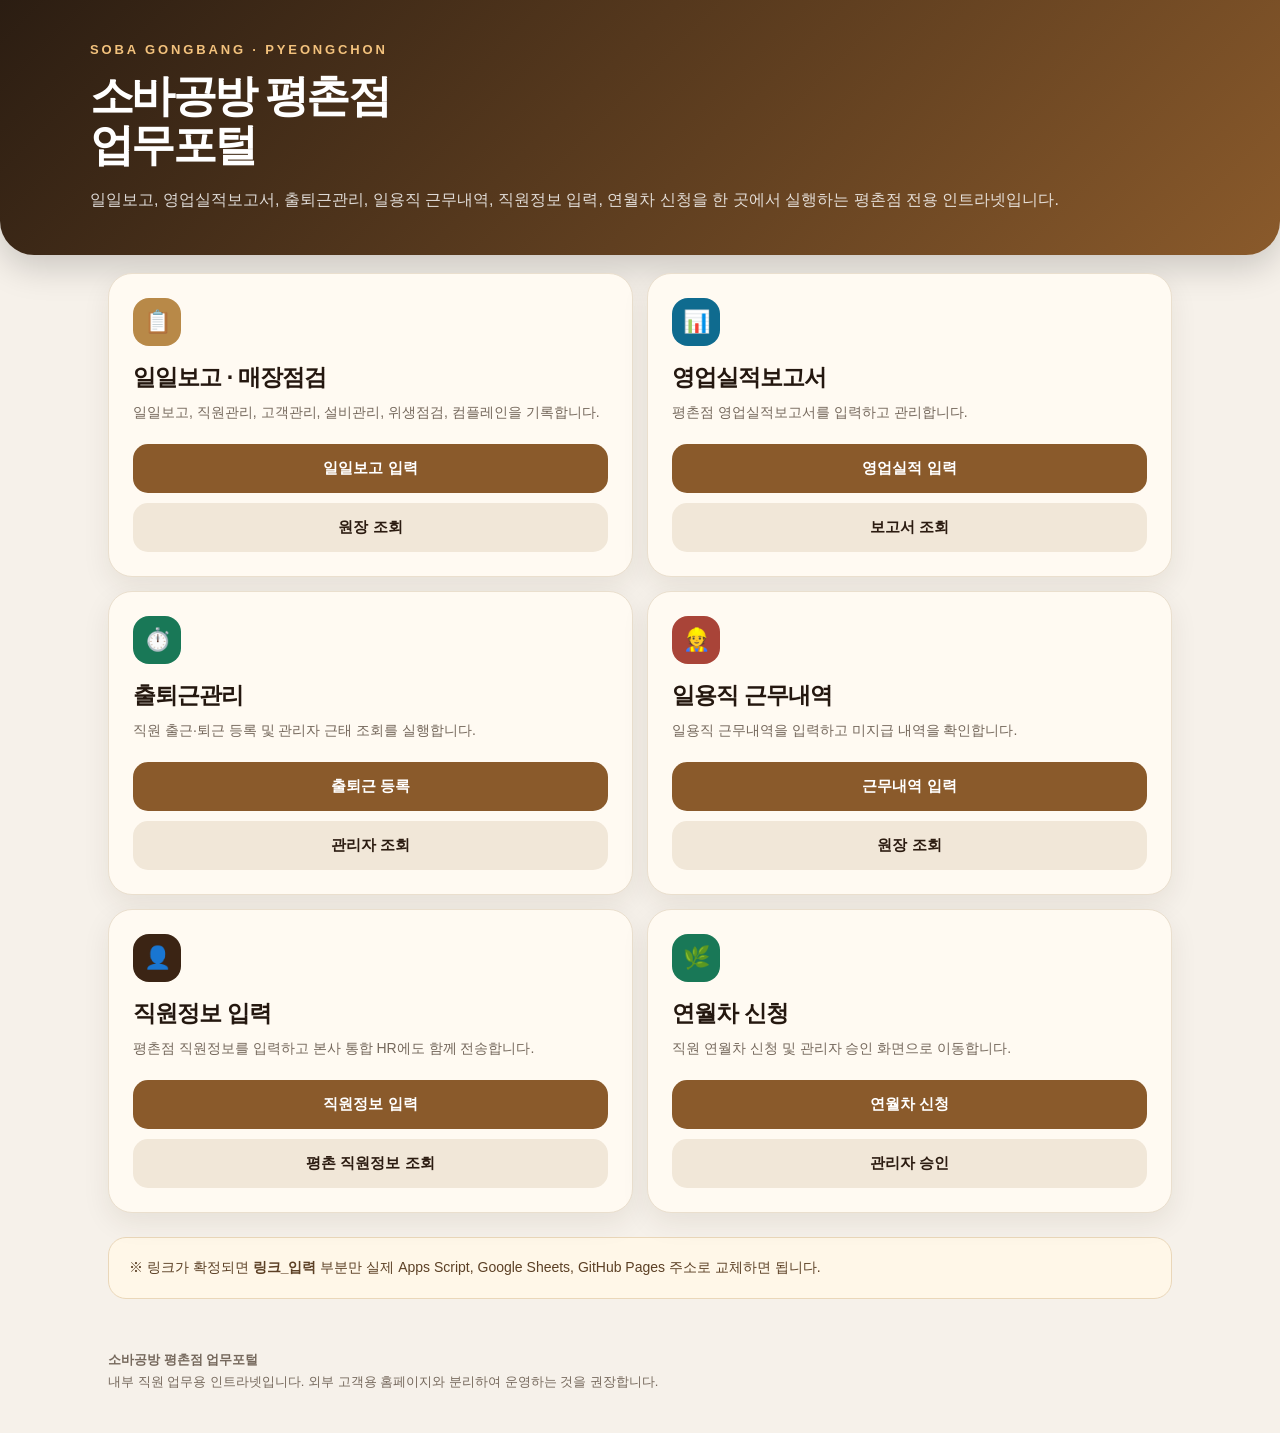
==== index.html @ f360244a "평촌 인트라넷 index 정리" ====
<!DOCTYPE html>
<html lang="ko">
<head>
  <meta charset="UTF-8" />
  <meta name="viewport" content="width=device-width, initial-scale=1.0" />
  <title>소바공방 평촌점 업무포털</title>

  <style>
    *{box-sizing:border-box}
    body{
      margin:0;
      font-family:-apple-system,BlinkMacSystemFont,"Segoe UI","Noto Sans KR",Arial,sans-serif;
      background:#f6f1ea;
      color:#24170f;
    }
    a{text-decoration:none;color:inherit}

    .top{
      background:linear-gradient(135deg,#2b1d12,#8a5a2b);
      color:#fff;
      padding:42px 22px;
      border-bottom-left-radius:34px;
      border-bottom-right-radius:34px;
      box-shadow:0 12px 35px rgba(0,0,0,.18);
    }
    .top-inner{
      max-width:1100px;
      margin:0 auto;
    }
    .eyebrow{
      font-size:13px;
      letter-spacing:.22em;
      color:#f3c27d;
      font-weight:900;
      margin-bottom:14px;
    }
    h1{
      margin:0;
      font-size:44px;
      line-height:1.12;
      letter-spacing:-.06em;
    }
    .top p{
      margin:16px 0 0;
      font-size:16px;
      line-height:1.7;
      color:rgba(255,255,255,.82);
    }

    .wrap{
      max-width:1100px;
      margin:0 auto;
      padding:26px 18px 50px;
    }

    .quick{
      display:grid;
      grid-template-columns:repeat(2,1fr);
      gap:14px;
      margin-top:-8px;
    }

    .card{
      background:#fffaf2;
      border:1px solid #eadfce;
      border-radius:24px;
      padding:24px;
      box-shadow:0 10px 28px rgba(52,32,16,.08);
      transition:.15s ease;
    }
    .card:hover{
      transform:translateY(-2px);
      box-shadow:0 16px 35px rgba(52,32,16,.13);
    }

    .icon{
      width:48px;
      height:48px;
      border-radius:16px;
      display:grid;
      place-items:center;
      color:#fff;
      font-size:22px;
      background:#8a5a2b;
      margin-bottom:16px;
    }
    .blue{background:#0f6b8f}
    .green{background:#197857}
    .red{background:#a94438}
    .gold{background:#b88948}
    .dark{background:#3b2414}

    h2{
      margin:0 0 8px;
      font-size:23px;
      letter-spacing:-.04em;
    }

    .card p{
      margin:0 0 20px;
      color:#75685c;
      font-size:14px;
      line-height:1.65;
    }

    .btn{
      display:block;
      width:100%;
      padding:15px 14px;
      border-radius:15px;
      background:#8a5a2b;
      color:#fff;
      text-align:center;
      font-weight:900;
      font-size:15px;
    }

    .btn.sub{
      background:#f1e7d8;
      color:#2b1b10;
      margin-top:10px;
    }

    .badge-link{
      position:relative;
    }

    .unpaid-badge{
      display:none;
      position:absolute;
      top:-10px;
      right:-10px;
      min-width:28px;
      height:28px;
      padding:0 8px;
      border-radius:999px;
      background:#d93025;
      color:#fff;
      font-size:13px;
      font-weight:900;
      align-items:center;
      justify-content:center;
      line-height:28px;
      box-shadow:0 4px 10px rgba(0,0,0,.25);
    }

    .note{
      margin-top:24px;
      padding:18px 20px;
      border-radius:18px;
      background:#fff7e8;
      border:1px solid #ead7b9;
      color:#5c4025;
      font-size:14px;
      line-height:1.7;
    }

    footer{
      max-width:1100px;
      margin:0 auto;
      padding:0 18px 40px;
      color:#75685c;
      font-size:13px;
      line-height:1.7;
    }

    @media(max-width:760px){
      h1{font-size:34px}
      .quick{grid-template-columns:1fr}
      .top{padding:34px 18px}
    }
  </style>
</head>

<body>
  <header class="top">
    <div class="top-inner">
      <div class="eyebrow">SOBA GONGBANG · PYEONGCHON</div>
      <h1>소바공방 평촌점<br>업무포털</h1>
      <p>
        일일보고, 영업실적보고서, 출퇴근관리, 일용직 근무내역,
        직원정보 입력, 연월차 신청을 한 곳에서 실행하는 평촌점 전용 인트라넷입니다.
      </p>
    </div>
  </header>

  <main class="wrap">
    <section class="quick">

      <article class="card">
        <div class="icon gold">📋</div>
        <h2>일일보고 · 매장점검</h2>
        <p>일일보고, 직원관리, 고객관리, 설비관리, 위생점검, 컴플레인을 기록합니다.</p>
        <a class="btn" href="store-manager.html" target="_blank">일일보고 입력</a>
        <a class="btn sub" href="일일보고_원장_링크_입력" target="_blank">원장 조회</a>
      </article>

      <article class="card">
        <div class="icon blue">📊</div>
        <h2>영업실적보고서</h2>
        <p>평촌점 영업실적보고서를 입력하고 관리합니다.</p>
        <a class="btn" href="영업실적보고서_입력_링크_입력" target="_blank">영업실적 입력</a>
        <a class="btn sub" href="영업실적보고서_조회_링크_입력" target="_blank">보고서 조회</a>
      </article>

      <article class="card">
        <div class="icon green">⏱️</div>
        <h2>출퇴근관리</h2>
        <p>직원 출근·퇴근 등록 및 관리자 근태 조회를 실행합니다.</p>
        <a class="btn" href="출퇴근등록_링크_입력" target="_blank">출퇴근 등록</a>
        <a class="btn sub" href="출퇴근관리시트_링크_입력" target="_blank">관리자 조회</a>
      </article>

      <article class="card">
        <div class="icon red">👷</div>
        <h2>일용직 근무내역</h2>
        <p>일용직 근무내역을 입력하고 미지급 내역을 확인합니다.</p>
        <a class="btn" href="daily-worker.html" target="_blank">근무내역 입력</a>

        <a class="btn sub badge-link"
           href="https://docs.google.com/spreadsheets/d/1CTvrc6NFomOp4bL0rY464MtEICczLXZ6rAbdTpfgMRg/edit?gid=1301705060#gid=1301705060"
           target="_blank">
          원장 조회
          <span id="dailyUnpaidBadge" class="unpaid-badge">0</span>
        </a>
      </article>

      <article class="card">
        <div class="icon dark">👤</div>
        <h2>직원정보 입력</h2>
        <p>평촌점 직원정보를 입력하고 본사 통합 HR에도 함께 전송합니다.</p>
        <a class="btn" href="employee-info.html" target="_blank">직원정보 입력</a>
        <a class="btn sub" href="직원정보_원장_링크_입력" target="_blank">평촌 직원정보 조회</a>
      </article>

      <article class="card">
        <div class="icon green">🌿</div>
        <h2>연월차 신청</h2>
        <p>직원 연월차 신청 및 관리자 승인 화면으로 이동합니다.</p>
        <a class="btn" href="연월차신청_링크_입력" target="_blank">연월차 신청</a>
        <a class="btn sub" href="연월차관리자_링크_입력" target="_blank">관리자 승인</a>
      </article>

    </section>

    <div class="note">
      ※ 링크가 확정되면 <strong>링크_입력</strong> 부분만 실제 Apps Script, Google Sheets,
      GitHub Pages 주소로 교체하면 됩니다.
    </div>
  </main>

  <footer>
    <strong>소바공방 평촌점 업무포털</strong><br>
    내부 직원 업무용 인트라넷입니다. 외부 고객용 홈페이지와 분리하여 운영하는 것을 권장합니다.
  </footer>

  <script>
    const DAILY_WORKER_API_URL =
      "평촌_일용직_APPS_SCRIPT_EXEC_URL";

    async function loadDailyUnpaidBadge() {
      const badge = document.getElementById("dailyUnpaidBadge");

      if (!badge) return;

      if (!DAILY_WORKER_API_URL || DAILY_WORKER_API_URL.includes("EXEC_URL")) {
        return;
      }

      try {
        const url =
          DAILY_WORKER_API_URL +
          "?action=getDailyUnpaidCount&t=" +
          Date.now();

        const res = await fetch(url, { cache: "no-store" });
        const data = await res.json();

        const count = Number(data.count || 0);

        if (count > 0) {
          badge.textContent = count > 99 ? "99+" : String(count);
          badge.style.display = "flex";
        } else {
          badge.style.display = "none";
        }
      } catch (e) {
        console.log("일용직 미지급 배지 조회 실패", e);
        badge.style.display = "none";
      }
    }

    window.addEventListener("load", loadDailyUnpaidBadge);
  </script>
</body>
</html>
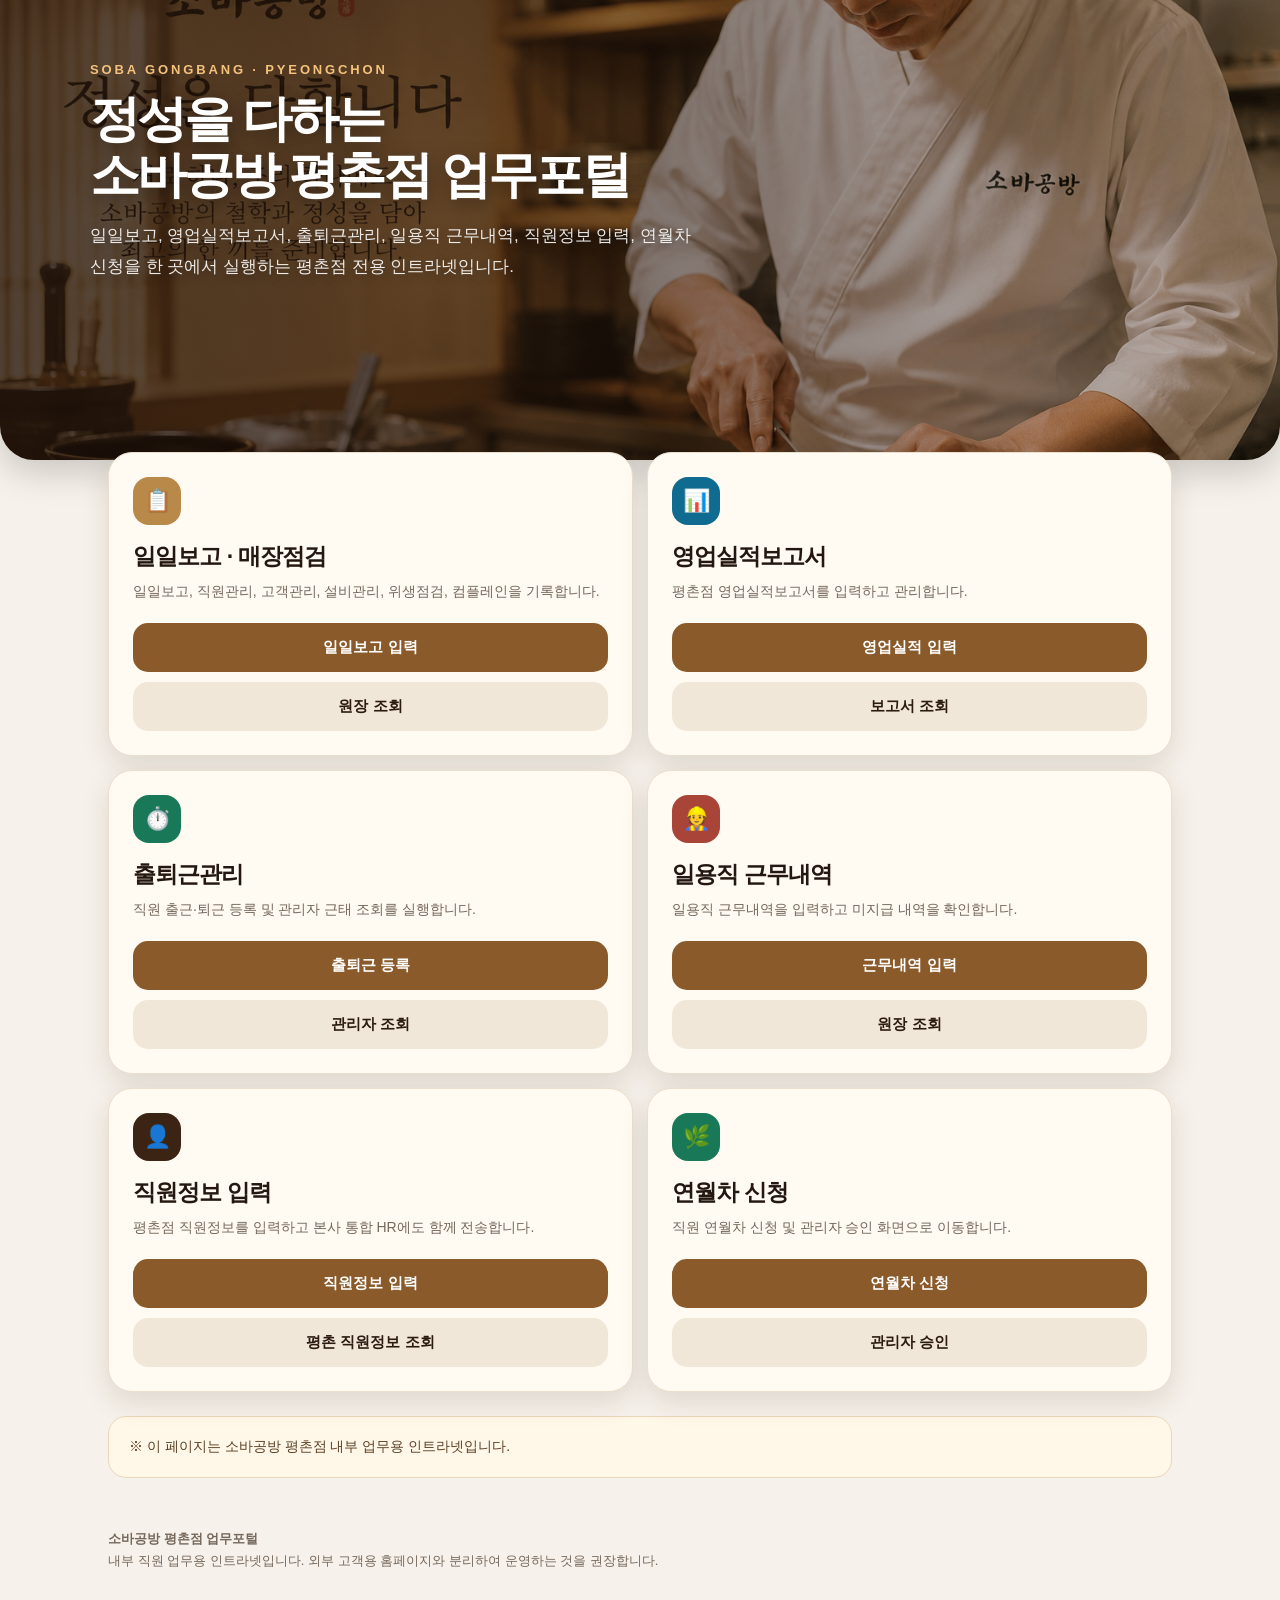
==== commit 0b73d839: "소바공방 메인 이미지 적용" ====
--- a/index.html
+++ b/index.html
@@ -7,26 +7,42 @@
 
   <style>
     *{box-sizing:border-box}
+
     body{
       margin:0;
       font-family:-apple-system,BlinkMacSystemFont,"Segoe UI","Noto Sans KR",Arial,sans-serif;
       background:#f6f1ea;
       color:#24170f;
     }
+
     a{text-decoration:none;color:inherit}
 
     .top{
-      background:linear-gradient(135deg,#2b1d12,#8a5a2b);
+      position:relative;
+      min-height:460px;
+      padding:62px 22px;
       color:#fff;
-      padding:42px 22px;
+      overflow:hidden;
       border-bottom-left-radius:34px;
       border-bottom-right-radius:34px;
       box-shadow:0 12px 35px rgba(0,0,0,.18);
-    }
+      background:
+        linear-gradient(
+          90deg,
+          rgba(32,18,10,.78) 0%,
+          rgba(32,18,10,.60) 42%,
+          rgba(32,18,10,.20) 100%
+        ),
+        url("images/hero-tonkatsu.png") center center/cover no-repeat;
+    }
+
     .top-inner{
       max-width:1100px;
       margin:0 auto;
-    }
+      position:relative;
+      z-index:2;
+    }
+
     .eyebrow{
       font-size:13px;
       letter-spacing:.22em;
@@ -34,17 +50,22 @@
       font-weight:900;
       margin-bottom:14px;
     }
+
     h1{
       margin:0;
-      font-size:44px;
+      font-size:50px;
       line-height:1.12;
       letter-spacing:-.06em;
-    }
+      text-shadow:0 5px 18px rgba(0,0,0,.35);
+    }
+
     .top p{
-      margin:16px 0 0;
-      font-size:16px;
-      line-height:1.7;
-      color:rgba(255,255,255,.82);
+      margin:18px 0 0;
+      max-width:620px;
+      font-size:17px;
+      line-height:1.8;
+      color:rgba(255,255,255,.9);
+      text-shadow:0 3px 12px rgba(0,0,0,.35);
     }
 
     .wrap{
@@ -57,7 +78,9 @@
       display:grid;
       grid-template-columns:repeat(2,1fr);
       gap:14px;
-      margin-top:-8px;
+      margin-top:-34px;
+      position:relative;
+      z-index:5;
     }
 
     .card{
@@ -65,12 +88,13 @@
       border:1px solid #eadfce;
       border-radius:24px;
       padding:24px;
-      box-shadow:0 10px 28px rgba(52,32,16,.08);
+      box-shadow:0 10px 28px rgba(52,32,16,.12);
       transition:.15s ease;
     }
+
     .card:hover{
       transform:translateY(-2px);
-      box-shadow:0 16px 35px rgba(52,32,16,.13);
+      box-shadow:0 16px 35px rgba(52,32,16,.18);
     }
 
     .icon{
@@ -84,6 +108,7 @@
       background:#8a5a2b;
       margin-bottom:16px;
     }
+
     .blue{background:#0f6b8f}
     .green{background:#197857}
     .red{background:#a94438}
@@ -121,9 +146,7 @@
       margin-top:10px;
     }
 
-    .badge-link{
-      position:relative;
-    }
+    .badge-link{position:relative}
 
     .unpaid-badge{
       display:none;
@@ -165,18 +188,33 @@
     }
 
     @media(max-width:760px){
+      .top{
+        min-height:370px;
+        padding:40px 18px;
+        background:
+          linear-gradient(
+            rgba(32,18,10,.70),
+            rgba(32,18,10,.70)
+          ),
+          url("images/hero-tonkatsu.png") center/cover no-repeat;
+      }
+
       h1{font-size:34px}
-      .quick{grid-template-columns:1fr}
-      .top{padding:34px 18px}
+      .top p{font-size:15px}
+      .quick{grid-template-columns:1fr;margin-top:-24px}
     }
   </style>
+
+  <link rel="manifest" href="manifest.json">
+  <meta name="theme-color" content="#2b1d12">
+  <link rel="apple-touch-icon" href="images/icon-192.png">
 </head>
 
 <body>
   <header class="top">
     <div class="top-inner">
       <div class="eyebrow">SOBA GONGBANG · PYEONGCHON</div>
-      <h1>소바공방 평촌점<br>업무포털</h1>
+      <h1>정성을 다하는<br>소바공방 평촌점 업무포털</h1>
       <p>
         일일보고, 영업실적보고서, 출퇴근관리, 일용직 근무내역,
         직원정보 입력, 연월차 신청을 한 곳에서 실행하는 평촌점 전용 인트라넷입니다.
@@ -199,16 +237,16 @@
         <div class="icon blue">📊</div>
         <h2>영업실적보고서</h2>
         <p>평촌점 영업실적보고서를 입력하고 관리합니다.</p>
-        <a class="btn" href="영업실적보고서_입력_링크_입력" target="_blank">영업실적 입력</a>
-        <a class="btn sub" href="영업실적보고서_조회_링크_입력" target="_blank">보고서 조회</a>
+        <a class="btn" href="https://script.google.com/macros/s/AKfycbx-QNqhusp57z6cxhKLcTymf0z5gx7mHkt9kOrcLEGIfxN9b-kgNlk8qtZ_VLWv57dA/exec" target="_blank">영업실적 입력</a>
+        <a class="btn sub" href="https://docs.google.com/spreadsheets/d/1BN0FdwGuW5KCJ9_6_gkEPQHS46MX26S5zEeB9SbsnNI/edit?gid=949326317#gid=949326317" target="_blank">보고서 조회</a>
       </article>
 
       <article class="card">
         <div class="icon green">⏱️</div>
         <h2>출퇴근관리</h2>
         <p>직원 출근·퇴근 등록 및 관리자 근태 조회를 실행합니다.</p>
-        <a class="btn" href="출퇴근등록_링크_입력" target="_blank">출퇴근 등록</a>
-        <a class="btn sub" href="출퇴근관리시트_링크_입력" target="_blank">관리자 조회</a>
+        <a class="btn" href="https://thebigkorea.github.io/sobagongbang-pyeongchon/?utm_source=chatgpt.com" target="_blank">출퇴근 등록</a>
+        <a class="btn sub" href="https://docs.google.com/spreadsheets/d/10PWA1OJtQSXE2P2xBAgrpz-rPw6XkdHAoe9_g-41wEI/edit?gid=1658776026#gid=1658776026" target="_blank">관리자 조회</a>
       </article>
 
       <article class="card">
@@ -216,10 +254,7 @@
         <h2>일용직 근무내역</h2>
         <p>일용직 근무내역을 입력하고 미지급 내역을 확인합니다.</p>
         <a class="btn" href="daily-worker.html" target="_blank">근무내역 입력</a>
-
-        <a class="btn sub badge-link"
-           href="https://docs.google.com/spreadsheets/d/1CTvrc6NFomOp4bL0rY464MtEICczLXZ6rAbdTpfgMRg/edit?gid=1301705060#gid=1301705060"
-           target="_blank">
+        <a class="btn sub badge-link" href="https://docs.google.com/spreadsheets/d/1CTvrc6NFomOp4bL0rY464MtEICczLXZ6rAbdTpfgMRg/edit?gid=1301705060#gid=1301705060" target="_blank">
           원장 조회
           <span id="dailyUnpaidBadge" class="unpaid-badge">0</span>
         </a>
@@ -230,22 +265,21 @@
         <h2>직원정보 입력</h2>
         <p>평촌점 직원정보를 입력하고 본사 통합 HR에도 함께 전송합니다.</p>
         <a class="btn" href="employee-info.html" target="_blank">직원정보 입력</a>
-        <a class="btn sub" href="직원정보_원장_링크_입력" target="_blank">평촌 직원정보 조회</a>
+        <a class="btn sub" href="https://docs.google.com/spreadsheets/d/1ae4e3GWePUpEfRiKU_CVCCuiJqCzeqkeAW6OjhSKC-w/edit?gid=1168058129#gid=1168058129" target="_blank">평촌 직원정보 조회</a>
       </article>
 
       <article class="card">
         <div class="icon green">🌿</div>
         <h2>연월차 신청</h2>
         <p>직원 연월차 신청 및 관리자 승인 화면으로 이동합니다.</p>
-        <a class="btn" href="연월차신청_링크_입력" target="_blank">연월차 신청</a>
-        <a class="btn sub" href="연월차관리자_링크_입력" target="_blank">관리자 승인</a>
+        <a class="btn" href="https://thebigkorea.github.io/sobagongbang-pyeongchon-leave/index.html?v=6" target="_blank">연월차 신청</a>
+        <a class="btn sub" href="https://thebigkorea.github.io/sobagongbang-pyeongchon-leave/admin.html?v=6" target="_blank">관리자 승인</a>
       </article>
 
     </section>
 
     <div class="note">
-      ※ 링크가 확정되면 <strong>링크_입력</strong> 부분만 실제 Apps Script, Google Sheets,
-      GitHub Pages 주소로 교체하면 됩니다.
+      ※ 이 페이지는 소바공방 평촌점 내부 업무용 인트라넷입니다.
     </div>
   </main>
 
@@ -255,24 +289,16 @@
   </footer>
 
   <script>
-    const DAILY_WORKER_API_URL =
-      "평촌_일용직_APPS_SCRIPT_EXEC_URL";
+    const DAILY_WORKER_API_URL = "평촌_일용직_APPS_SCRIPT_EXEC_URL";
 
     async function loadDailyUnpaidBadge() {
       const badge = document.getElementById("dailyUnpaidBadge");
-
       if (!badge) return;
 
-      if (!DAILY_WORKER_API_URL || DAILY_WORKER_API_URL.includes("EXEC_URL")) {
-        return;
-      }
+      if (!DAILY_WORKER_API_URL || DAILY_WORKER_API_URL.includes("EXEC_URL")) return;
 
       try {
-        const url =
-          DAILY_WORKER_API_URL +
-          "?action=getDailyUnpaidCount&t=" +
-          Date.now();
-
+        const url = DAILY_WORKER_API_URL + "?action=getDailyUnpaidCount&t=" + Date.now();
         const res = await fetch(url, { cache: "no-store" });
         const data = await res.json();
 
@@ -292,5 +318,19 @@
 
     window.addEventListener("load", loadDailyUnpaidBadge);
   </script>
+
+  <script>
+    if ("serviceWorker" in navigator) {
+      window.addEventListener("load", function () {
+        navigator.serviceWorker.register("./service-worker.js")
+          .then(function () {
+            console.log("Service Worker 등록 완료");
+          })
+          .catch(function (error) {
+            console.log("Service Worker 등록 실패", error);
+          });
+      });
+    }
+  </script>
 </body>
 </html>
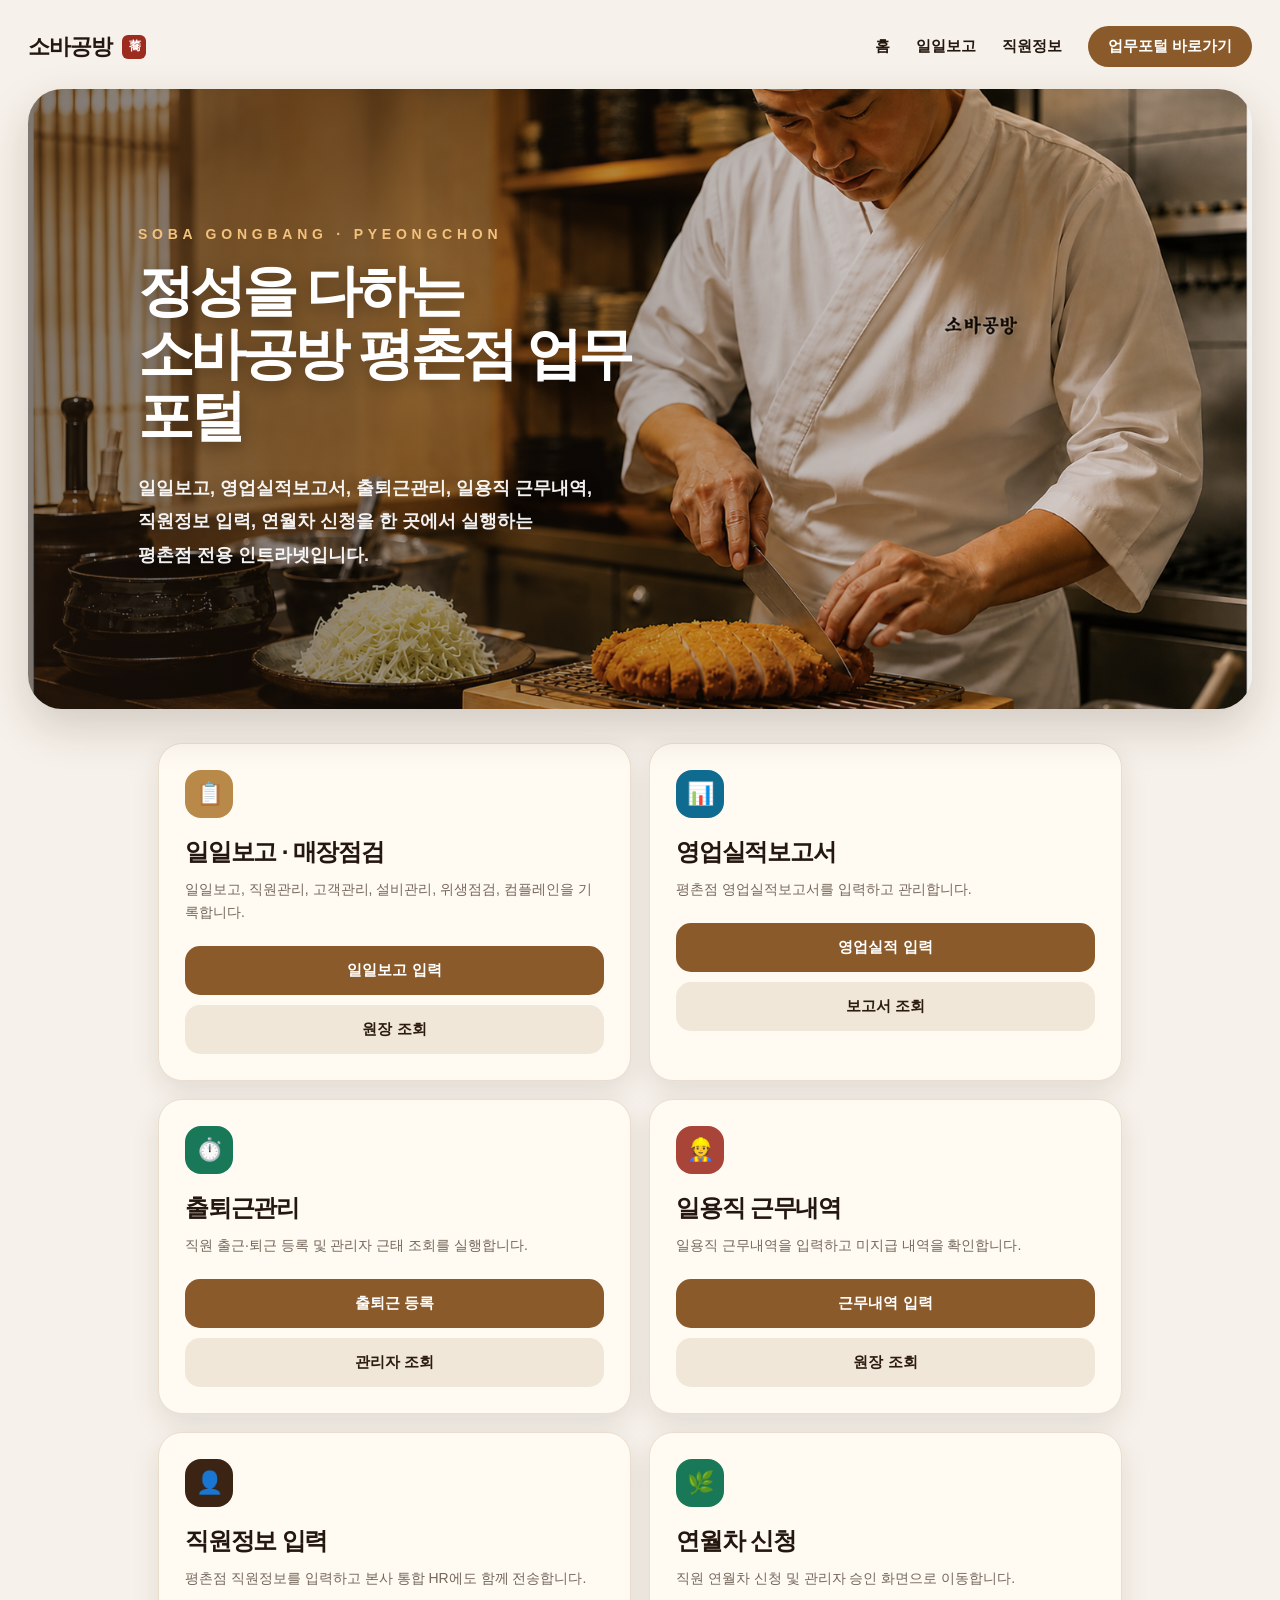
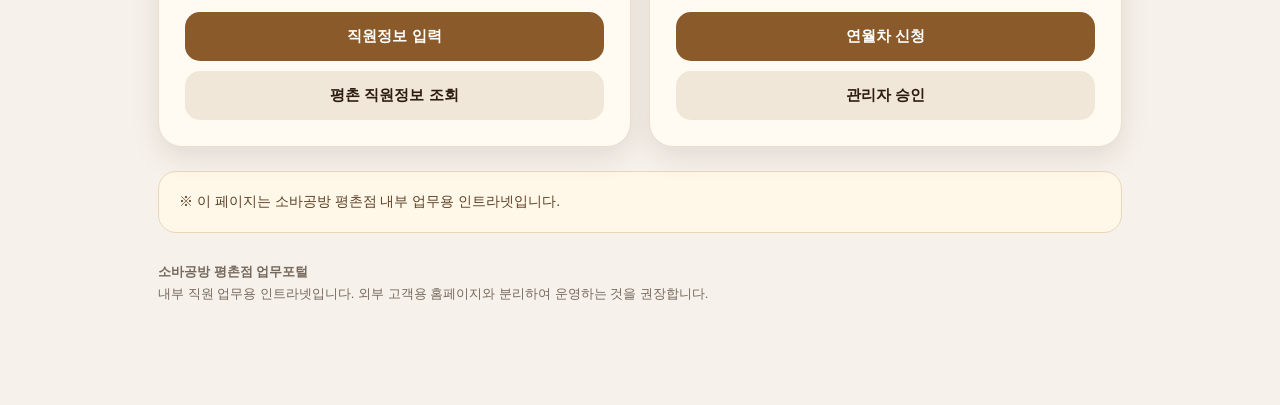
==== commit 6c4e15f9: "메인 인덱스 디자인 개선" ====
--- a/index.html
+++ b/index.html
@@ -17,84 +17,133 @@
 
     a{text-decoration:none;color:inherit}
 
-    .top{
+    .page{
+      max-width:1400px;
+      margin:0 auto;
+      padding:26px 28px 60px;
+    }
+
+    .top-nav{
+      display:flex;
+      align-items:center;
+      justify-content:space-between;
+      margin-bottom:22px;
+    }
+
+    .brand{
+      display:flex;
+      align-items:center;
+      gap:10px;
+      font-weight:900;
+      font-size:22px;
+      letter-spacing:-.04em;
+      color:#24170f;
+    }
+
+    .seal{
+      width:24px;
+      height:24px;
+      border-radius:6px;
+      background:#9b2c1f;
+      color:#fff;
+      display:grid;
+      place-items:center;
+      font-size:12px;
+      font-weight:900;
+    }
+
+    .nav-links{
+      display:flex;
+      align-items:center;
+      gap:26px;
+      font-size:15px;
+      font-weight:800;
+    }
+
+    .nav-btn{
+      padding:11px 20px;
+      border-radius:999px;
+      background:#8a5a2b;
+      color:#fff;
+    }
+
+    .hero{
       position:relative;
-      min-height:460px;
-      padding:62px 22px;
-      color:#fff;
+      width:100%;
+      height:620px;
+      border-radius:34px;
       overflow:hidden;
-      border-bottom-left-radius:34px;
-      border-bottom-right-radius:34px;
-      box-shadow:0 12px 35px rgba(0,0,0,.18);
+      box-shadow:0 18px 45px rgba(52,32,16,.18);
       background:
         linear-gradient(
           90deg,
-          rgba(32,18,10,.78) 0%,
-          rgba(32,18,10,.60) 42%,
-          rgba(32,18,10,.20) 100%
+          rgba(35,22,13,.58) 0%,
+          rgba(35,22,13,.36) 42%,
+          rgba(35,22,13,.04) 100%
         ),
         url("images/hero-tonkatsu.png") center center/cover no-repeat;
-    }
-
-    .top-inner{
-      max-width:1100px;
-      margin:0 auto;
+      display:flex;
+      align-items:center;
+    }
+
+    .hero-content{
+      max-width:620px;
+      padding-left:110px;
+      color:#fff;
       position:relative;
       z-index:2;
     }
 
     .eyebrow{
-      font-size:13px;
-      letter-spacing:.22em;
+      font-size:14px;
+      letter-spacing:.34em;
       color:#f3c27d;
       font-weight:900;
-      margin-bottom:14px;
+      margin-bottom:18px;
     }
 
     h1{
       margin:0;
-      font-size:50px;
+      font-size:56px;
       line-height:1.12;
-      letter-spacing:-.06em;
-      text-shadow:0 5px 18px rgba(0,0,0,.35);
-    }
-
-    .top p{
-      margin:18px 0 0;
-      max-width:620px;
-      font-size:17px;
-      line-height:1.8;
-      color:rgba(255,255,255,.9);
-      text-shadow:0 3px 12px rgba(0,0,0,.35);
+      letter-spacing:-.07em;
+      font-weight:950;
+      text-shadow:0 5px 18px rgba(0,0,0,.32);
+    }
+
+    .hero-content p{
+      margin:24px 0 0;
+      font-size:18px;
+      line-height:1.85;
+      color:rgba(255,255,255,.94);
+      text-shadow:0 4px 16px rgba(0,0,0,.35);
+      font-weight:600;
     }
 
     .wrap{
-      max-width:1100px;
+      max-width:1000px;
       margin:0 auto;
-      padding:26px 18px 50px;
+      padding:34px 18px 0;
     }
 
     .quick{
       display:grid;
       grid-template-columns:repeat(2,1fr);
-      gap:14px;
-      margin-top:-34px;
-      position:relative;
-      z-index:5;
+      gap:18px;
     }
 
     .card{
       background:#fffaf2;
       border:1px solid #eadfce;
       border-radius:24px;
-      padding:24px;
-      box-shadow:0 10px 28px rgba(52,32,16,.12);
+      padding:26px;
+      box-shadow:0 10px 28px rgba(52,32,16,.10);
       transition:.15s ease;
     }
 
     .card:hover{
       transform:translateY(-2px);
-      box-shadow:0 16px 35px rgba(52,32,16,.18);
+      box-shadow:0 16px 35px rgba(52,32,16,.16);
     }
 
     .icon{
@@ -106,7 +155,7 @@
       color:#fff;
       font-size:22px;
       background:#8a5a2b;
-      margin-bottom:16px;
+      margin-bottom:18px;
     }
 
     .blue{background:#0f6b8f}
@@ -116,13 +165,13 @@
     .dark{background:#3b2414}
 
     h2{
-      margin:0 0 8px;
-      font-size:23px;
-      letter-spacing:-.04em;
+      margin:0 0 10px;
+      font-size:24px;
+      letter-spacing:-.05em;
     }
 
     .card p{
-      margin:0 0 20px;
+      margin:0 0 22px;
       color:#75685c;
       font-size:14px;
       line-height:1.65;
@@ -179,29 +228,48 @@
     }
 
     footer{
-      max-width:1100px;
+      max-width:1000px;
       margin:0 auto;
-      padding:0 18px 40px;
+      padding:28px 18px 40px;
       color:#75685c;
       font-size:13px;
       line-height:1.7;
     }
 
-    @media(max-width:760px){
-      .top{
-        min-height:370px;
-        padding:40px 18px;
+    @media(max-width:900px){
+      .page{padding:16px 12px 40px}
+      .top-nav{display:none}
+
+      .hero{
+        height:520px;
+        border-radius:26px;
         background:
           linear-gradient(
-            rgba(32,18,10,.70),
-            rgba(32,18,10,.70)
+            rgba(35,22,13,.58),
+            rgba(35,22,13,.58)
           ),
-          url("images/hero-tonkatsu.png") center/cover no-repeat;
-      }
-
-      h1{font-size:34px}
-      .top p{font-size:15px}
-      .quick{grid-template-columns:1fr;margin-top:-24px}
+          url("images/hero-tonkatsu.png") center center/cover no-repeat;
+      }
+
+      .hero-content{
+        padding:32px;
+      }
+
+      h1{
+        font-size:38px;
+      }
+
+      .hero-content p{
+        font-size:15px;
+      }
+
+      .quick{
+        grid-template-columns:1fr;
+      }
+
+      .wrap{
+        padding:22px 0 0;
+      }
     }
   </style>
 
@@ -211,82 +279,102 @@
 </head>
 
 <body>
-  <header class="top">
-    <div class="top-inner">
-      <div class="eyebrow">SOBA GONGBANG · PYEONGCHON</div>
-      <h1>정성을 다하는<br>소바공방 평촌점 업무포털</h1>
-      <p>
-        일일보고, 영업실적보고서, 출퇴근관리, 일용직 근무내역,
-        직원정보 입력, 연월차 신청을 한 곳에서 실행하는 평촌점 전용 인트라넷입니다.
-      </p>
-    </div>
-  </header>
-
-  <main class="wrap">
-    <section class="quick">
-
-      <article class="card">
-        <div class="icon gold">📋</div>
-        <h2>일일보고 · 매장점검</h2>
-        <p>일일보고, 직원관리, 고객관리, 설비관리, 위생점검, 컴플레인을 기록합니다.</p>
-        <a class="btn" href="store-manager.html" target="_blank">일일보고 입력</a>
-        <a class="btn sub" href="일일보고_원장_링크_입력" target="_blank">원장 조회</a>
-      </article>
-
-      <article class="card">
-        <div class="icon blue">📊</div>
-        <h2>영업실적보고서</h2>
-        <p>평촌점 영업실적보고서를 입력하고 관리합니다.</p>
-        <a class="btn" href="https://script.google.com/macros/s/AKfycbx-QNqhusp57z6cxhKLcTymf0z5gx7mHkt9kOrcLEGIfxN9b-kgNlk8qtZ_VLWv57dA/exec" target="_blank">영업실적 입력</a>
-        <a class="btn sub" href="https://docs.google.com/spreadsheets/d/1BN0FdwGuW5KCJ9_6_gkEPQHS46MX26S5zEeB9SbsnNI/edit?gid=949326317#gid=949326317" target="_blank">보고서 조회</a>
-      </article>
-
-      <article class="card">
-        <div class="icon green">⏱️</div>
-        <h2>출퇴근관리</h2>
-        <p>직원 출근·퇴근 등록 및 관리자 근태 조회를 실행합니다.</p>
-        <a class="btn" href="https://thebigkorea.github.io/sobagongbang-pyeongchon/?utm_source=chatgpt.com" target="_blank">출퇴근 등록</a>
-        <a class="btn sub" href="https://docs.google.com/spreadsheets/d/10PWA1OJtQSXE2P2xBAgrpz-rPw6XkdHAoe9_g-41wEI/edit?gid=1658776026#gid=1658776026" target="_blank">관리자 조회</a>
-      </article>
-
-      <article class="card">
-        <div class="icon red">👷</div>
-        <h2>일용직 근무내역</h2>
-        <p>일용직 근무내역을 입력하고 미지급 내역을 확인합니다.</p>
-        <a class="btn" href="daily-worker.html" target="_blank">근무내역 입력</a>
-        <a class="btn sub badge-link" href="https://docs.google.com/spreadsheets/d/1CTvrc6NFomOp4bL0rY464MtEICczLXZ6rAbdTpfgMRg/edit?gid=1301705060#gid=1301705060" target="_blank">
-          원장 조회
-          <span id="dailyUnpaidBadge" class="unpaid-badge">0</span>
-        </a>
-      </article>
-
-      <article class="card">
-        <div class="icon dark">👤</div>
-        <h2>직원정보 입력</h2>
-        <p>평촌점 직원정보를 입력하고 본사 통합 HR에도 함께 전송합니다.</p>
-        <a class="btn" href="employee-info.html" target="_blank">직원정보 입력</a>
-        <a class="btn sub" href="https://docs.google.com/spreadsheets/d/1ae4e3GWePUpEfRiKU_CVCCuiJqCzeqkeAW6OjhSKC-w/edit?gid=1168058129#gid=1168058129" target="_blank">평촌 직원정보 조회</a>
-      </article>
-
-      <article class="card">
-        <div class="icon green">🌿</div>
-        <h2>연월차 신청</h2>
-        <p>직원 연월차 신청 및 관리자 승인 화면으로 이동합니다.</p>
-        <a class="btn" href="https://thebigkorea.github.io/sobagongbang-pyeongchon-leave/index.html?v=6" target="_blank">연월차 신청</a>
-        <a class="btn sub" href="https://thebigkorea.github.io/sobagongbang-pyeongchon-leave/admin.html?v=6" target="_blank">관리자 승인</a>
-      </article>
-
-    </section>
-
-    <div class="note">
-      ※ 이 페이지는 소바공방 평촌점 내부 업무용 인트라넷입니다.
-    </div>
-  </main>
-
-  <footer>
-    <strong>소바공방 평촌점 업무포털</strong><br>
-    내부 직원 업무용 인트라넷입니다. 외부 고객용 홈페이지와 분리하여 운영하는 것을 권장합니다.
-  </footer>
+
+  <div class="page">
+
+    <nav class="top-nav">
+      <div class="brand">
+        소바공방
+        <span class="seal">蕎</span>
+      </div>
+
+      <div class="nav-links">
+        <a href="index.html">홈</a>
+        <a href="store-manager.html">일일보고</a>
+        <a href="employee-info.html">직원정보</a>
+        <a class="nav-btn" href="#work">업무포털 바로가기</a>
+      </div>
+    </nav>
+
+    <header class="hero">
+      <div class="hero-content">
+        <div class="eyebrow">SOBA GONGBANG · PYEONGCHON</div>
+        <h1>정성을 다하는<br>소바공방 평촌점 업무포털</h1>
+        <p>
+          일일보고, 영업실적보고서, 출퇴근관리, 일용직 근무내역,<br>
+          직원정보 입력, 연월차 신청을 한 곳에서 실행하는<br>
+          평촌점 전용 인트라넷입니다.
+        </p>
+      </div>
+    </header>
+
+    <main id="work" class="wrap">
+      <section class="quick">
+
+        <article class="card">
+          <div class="icon gold">📋</div>
+          <h2>일일보고 · 매장점검</h2>
+          <p>일일보고, 직원관리, 고객관리, 설비관리, 위생점검, 컴플레인을 기록합니다.</p>
+          <a class="btn" href="store-manager.html" target="_blank">일일보고 입력</a>
+          <a class="btn sub" href="일일보고_원장_링크_입력" target="_blank">원장 조회</a>
+        </article>
+
+        <article class="card">
+          <div class="icon blue">📊</div>
+          <h2>영업실적보고서</h2>
+          <p>평촌점 영업실적보고서를 입력하고 관리합니다.</p>
+          <a class="btn" href="https://script.google.com/macros/s/AKfycbx-QNqhusp57z6cxhKLcTymf0z5gx7mHkt9kOrcLEGIfxN9b-kgNlk8qtZ_VLWv57dA/exec" target="_blank">영업실적 입력</a>
+          <a class="btn sub" href="https://docs.google.com/spreadsheets/d/1BN0FdwGuW5KCJ9_6_gkEPQHS46MX26S5zEeB9SbsnNI/edit?gid=949326317#gid=949326317" target="_blank">보고서 조회</a>
+        </article>
+
+        <article class="card">
+          <div class="icon green">⏱️</div>
+          <h2>출퇴근관리</h2>
+          <p>직원 출근·퇴근 등록 및 관리자 근태 조회를 실행합니다.</p>
+          <a class="btn" href="https://thebigkorea.github.io/sobagongbang-pyeongchon/?utm_source=chatgpt.com" target="_blank">출퇴근 등록</a>
+          <a class="btn sub" href="https://docs.google.com/spreadsheets/d/10PWA1OJtQSXE2P2xBAgrpz-rPw6XkdHAoe9_g-41wEI/edit?gid=1658776026#gid=1658776026" target="_blank">관리자 조회</a>
+        </article>
+
+        <article class="card">
+          <div class="icon red">👷</div>
+          <h2>일용직 근무내역</h2>
+          <p>일용직 근무내역을 입력하고 미지급 내역을 확인합니다.</p>
+          <a class="btn" href="daily-worker.html" target="_blank">근무내역 입력</a>
+          <a class="btn sub badge-link" href="https://docs.google.com/spreadsheets/d/1CTvrc6NFomOp4bL0rY464MtEICczLXZ6rAbdTpfgMRg/edit?gid=1301705060#gid=1301705060" target="_blank">
+            원장 조회
+            <span id="dailyUnpaidBadge" class="unpaid-badge">0</span>
+          </a>
+        </article>
+
+        <article class="card">
+          <div class="icon dark">👤</div>
+          <h2>직원정보 입력</h2>
+          <p>평촌점 직원정보를 입력하고 본사 통합 HR에도 함께 전송합니다.</p>
+          <a class="btn" href="employee-info.html" target="_blank">직원정보 입력</a>
+          <a class="btn sub" href="https://docs.google.com/spreadsheets/d/1ae4e3GWePUpEfRiKU_CVCCuiJqCzeqkeAW6OjhSKC-w/edit?gid=1168058129#gid=1168058129" target="_blank">평촌 직원정보 조회</a>
+        </article>
+
+        <article class="card">
+          <div class="icon green">🌿</div>
+          <h2>연월차 신청</h2>
+          <p>직원 연월차 신청 및 관리자 승인 화면으로 이동합니다.</p>
+          <a class="btn" href="https://thebigkorea.github.io/sobagongbang-pyeongchon-leave/index.html?v=6" target="_blank">연월차 신청</a>
+          <a class="btn sub" href="https://thebigkorea.github.io/sobagongbang-pyeongchon-leave/admin.html?v=6" target="_blank">관리자 승인</a>
+        </article>
+
+      </section>
+
+      <div class="note">
+        ※ 이 페이지는 소바공방 평촌점 내부 업무용 인트라넷입니다.
+      </div>
+    </main>
+
+    <footer>
+      <strong>소바공방 평촌점 업무포털</strong><br>
+      내부 직원 업무용 인트라넷입니다. 외부 고객용 홈페이지와 분리하여 운영하는 것을 권장합니다.
+    </footer>
+
+  </div>
 
   <script>
     const DAILY_WORKER_API_URL = "평촌_일용직_APPS_SCRIPT_EXEC_URL";
@@ -332,5 +420,6 @@
       });
     }
   </script>
+
 </body>
 </html>
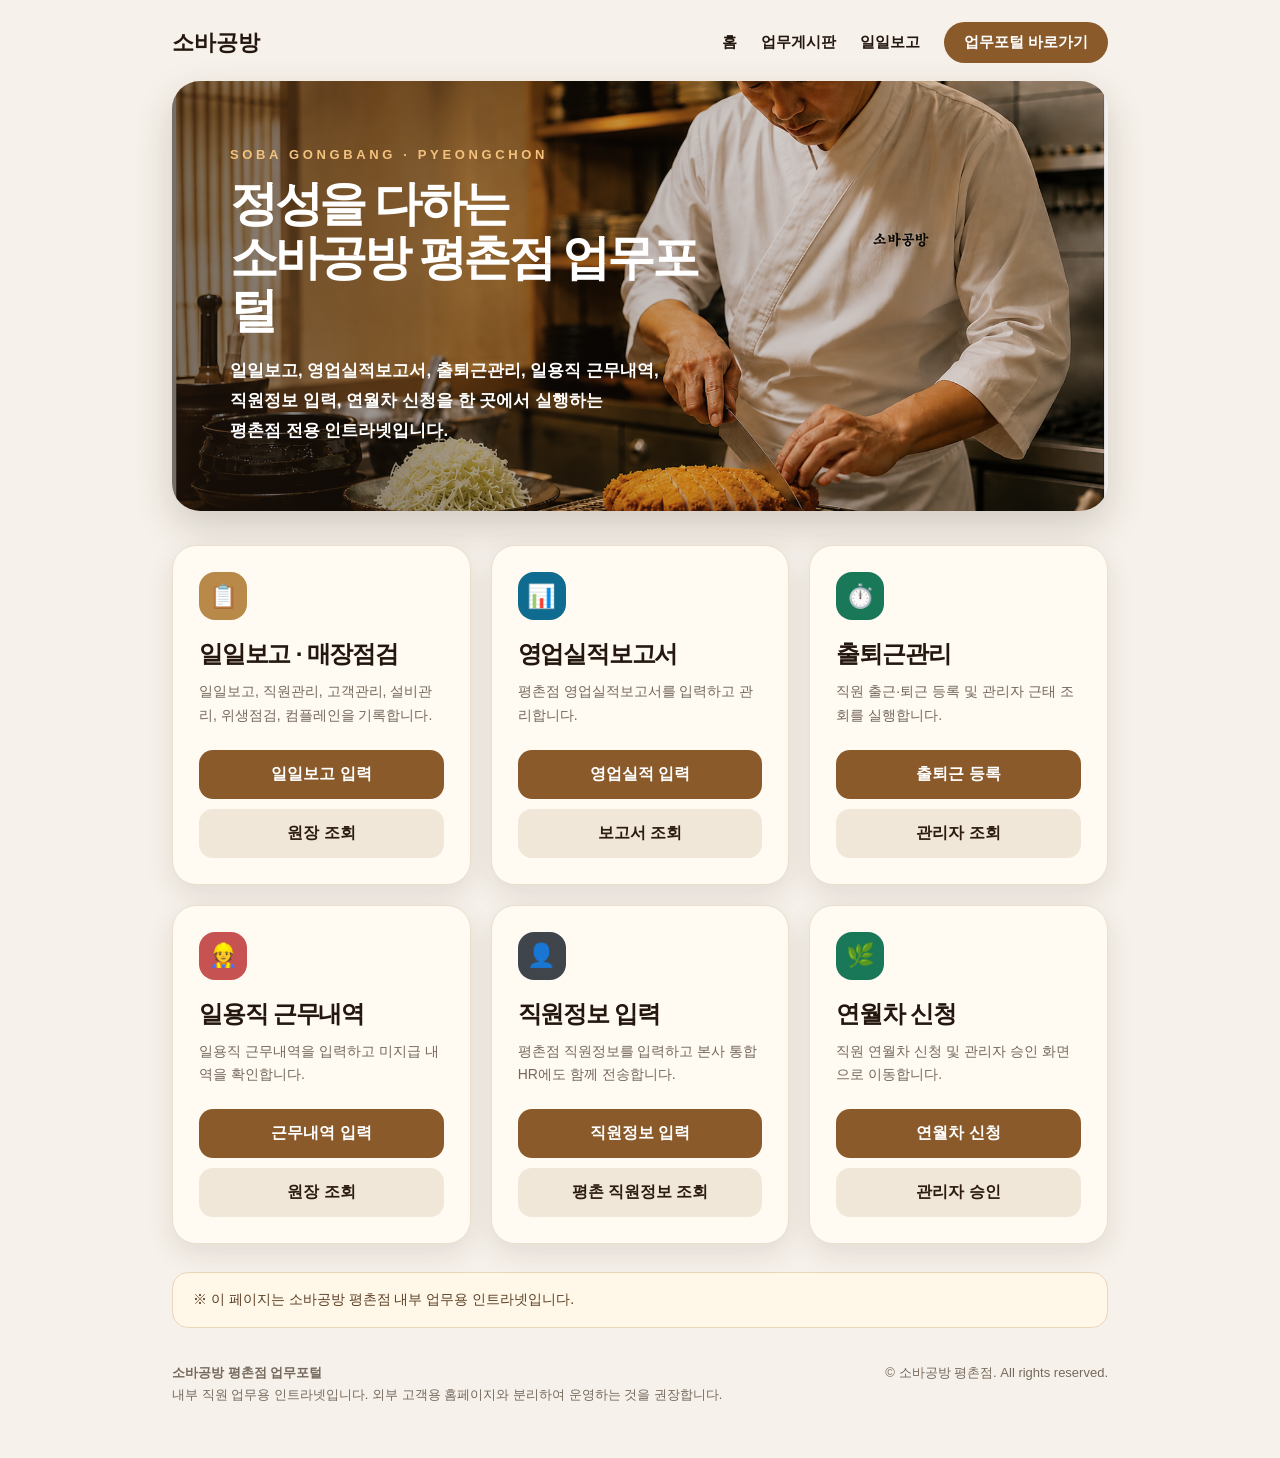
==== commit 212bffc2: "소바공방 메인 인덱스 전체 리뉴얼" ====
--- a/index.html
+++ b/index.html
@@ -1,425 +1,330 @@
 <!DOCTYPE html>
 <html lang="ko">
 <head>
-  <meta charset="UTF-8" />
-  <meta name="viewport" content="width=device-width, initial-scale=1.0" />
-  <title>소바공방 평촌점 업무포털</title>
-
-  <style>
-    *{box-sizing:border-box}
-
-    body{
-      margin:0;
-      font-family:-apple-system,BlinkMacSystemFont,"Segoe UI","Noto Sans KR",Arial,sans-serif;
-      background:#f6f1ea;
-      color:#24170f;
-    }
-
-    a{text-decoration:none;color:inherit}
-
-    .page{
-      max-width:1400px;
-      margin:0 auto;
-      padding:26px 28px 60px;
-    }
-
-    .top-nav{
-      display:flex;
-      align-items:center;
-      justify-content:space-between;
-      margin-bottom:22px;
-    }
-
-    .brand{
-      display:flex;
-      align-items:center;
-      gap:10px;
-      font-weight:900;
-      font-size:22px;
-      letter-spacing:-.04em;
-      color:#24170f;
-    }
-
-    .seal{
-      width:24px;
-      height:24px;
-      border-radius:6px;
-      background:#9b2c1f;
-      color:#fff;
-      display:grid;
-      place-items:center;
-      font-size:12px;
-      font-weight:900;
-    }
-
-    .nav-links{
-      display:flex;
-      align-items:center;
-      gap:26px;
-      font-size:15px;
-      font-weight:800;
-    }
-
-    .nav-btn{
-      padding:11px 20px;
-      border-radius:999px;
-      background:#8a5a2b;
-      color:#fff;
-    }
-
-    .hero{
-      position:relative;
-      width:100%;
-      height:620px;
-      border-radius:34px;
-      overflow:hidden;
-      box-shadow:0 18px 45px rgba(52,32,16,.18);
-      background:
-        linear-gradient(
-          90deg,
-          rgba(35,22,13,.58) 0%,
-          rgba(35,22,13,.36) 42%,
-          rgba(35,22,13,.04) 100%
-        ),
-        url("images/hero-tonkatsu.png") center center/cover no-repeat;
-      display:flex;
-      align-items:center;
-    }
-
-    .hero-content{
-      max-width:620px;
-      padding-left:110px;
-      color:#fff;
-      position:relative;
-      z-index:2;
-    }
-
-    .eyebrow{
-      font-size:14px;
-      letter-spacing:.34em;
-      color:#f3c27d;
-      font-weight:900;
-      margin-bottom:18px;
-    }
-
-    h1{
-      margin:0;
-      font-size:56px;
-      line-height:1.12;
-      letter-spacing:-.07em;
-      font-weight:950;
-      text-shadow:0 5px 18px rgba(0,0,0,.32);
-    }
-
-    .hero-content p{
-      margin:24px 0 0;
-      font-size:18px;
-      line-height:1.85;
-      color:rgba(255,255,255,.94);
-      text-shadow:0 4px 16px rgba(0,0,0,.35);
-      font-weight:600;
-    }
-
-    .wrap{
-      max-width:1000px;
-      margin:0 auto;
-      padding:34px 18px 0;
-    }
-
-    .quick{
-      display:grid;
-      grid-template-columns:repeat(2,1fr);
-      gap:18px;
-    }
-
-    .card{
-      background:#fffaf2;
-      border:1px solid #eadfce;
-      border-radius:24px;
-      padding:26px;
-      box-shadow:0 10px 28px rgba(52,32,16,.10);
-      transition:.15s ease;
-    }
-
-    .card:hover{
-      transform:translateY(-2px);
-      box-shadow:0 16px 35px rgba(52,32,16,.16);
-    }
-
-    .icon{
-      width:48px;
-      height:48px;
-      border-radius:16px;
-      display:grid;
-      place-items:center;
-      color:#fff;
-      font-size:22px;
-      background:#8a5a2b;
-      margin-bottom:18px;
-    }
-
-    .blue{background:#0f6b8f}
-    .green{background:#197857}
-    .red{background:#a94438}
-    .gold{background:#b88948}
-    .dark{background:#3b2414}
-
-    h2{
-      margin:0 0 10px;
-      font-size:24px;
-      letter-spacing:-.05em;
-    }
-
-    .card p{
-      margin:0 0 22px;
-      color:#75685c;
-      font-size:14px;
-      line-height:1.65;
-    }
-
-    .btn{
-      display:block;
-      width:100%;
-      padding:15px 14px;
-      border-radius:15px;
-      background:#8a5a2b;
-      color:#fff;
-      text-align:center;
-      font-weight:900;
-      font-size:15px;
-    }
-
-    .btn.sub{
-      background:#f1e7d8;
-      color:#2b1b10;
-      margin-top:10px;
-    }
-
-    .badge-link{position:relative}
-
-    .unpaid-badge{
-      display:none;
-      position:absolute;
-      top:-10px;
-      right:-10px;
-      min-width:28px;
-      height:28px;
-      padding:0 8px;
-      border-radius:999px;
-      background:#d93025;
-      color:#fff;
-      font-size:13px;
-      font-weight:900;
-      align-items:center;
-      justify-content:center;
-      line-height:28px;
-      box-shadow:0 4px 10px rgba(0,0,0,.25);
-    }
-
-    .note{
-      margin-top:24px;
-      padding:18px 20px;
-      border-radius:18px;
-      background:#fff7e8;
-      border:1px solid #ead7b9;
-      color:#5c4025;
-      font-size:14px;
-      line-height:1.7;
-    }
-
-    footer{
-      max-width:1000px;
-      margin:0 auto;
-      padding:28px 18px 40px;
-      color:#75685c;
-      font-size:13px;
-      line-height:1.7;
-    }
-
-    @media(max-width:900px){
-      .page{padding:16px 12px 40px}
-      .top-nav{display:none}
-
-      .hero{
-        height:520px;
-        border-radius:26px;
-        background:
-          linear-gradient(
-            rgba(35,22,13,.58),
-            rgba(35,22,13,.58)
-          ),
-          url("images/hero-tonkatsu.png") center center/cover no-repeat;
-      }
-
-      .hero-content{
-        padding:32px;
-      }
-
-      h1{
-        font-size:38px;
-      }
-
-      .hero-content p{
-        font-size:15px;
-      }
-
-      .quick{
-        grid-template-columns:1fr;
-      }
-
-      .wrap{
-        padding:22px 0 0;
-      }
-    }
-  </style>
-
-  <link rel="manifest" href="manifest.json">
-  <meta name="theme-color" content="#2b1d12">
-  <link rel="apple-touch-icon" href="images/icon-192.png">
+<meta charset="UTF-8">
+<meta name="viewport" content="width=device-width, initial-scale=1.0">
+<title>소바공방 평촌점 업무포털</title>
+
+<style>
+*{box-sizing:border-box}
+body{
+  margin:0;
+  background:#f6f1ea;
+  font-family:-apple-system,BlinkMacSystemFont,"Segoe UI","Noto Sans KR",Arial,sans-serif;
+  color:#24170f;
+}
+a{text-decoration:none;color:inherit}
+
+.page{
+  max-width:980px;
+  margin:0 auto;
+  padding:22px;
+}
+
+.nav{
+  display:flex;
+  justify-content:space-between;
+  align-items:center;
+  margin-bottom:18px;
+}
+.logo{
+  font-size:22px;
+  font-weight:900;
+}
+.nav-links{
+  display:flex;
+  gap:24px;
+  align-items:center;
+  font-size:15px;
+  font-weight:800;
+}
+.nav-btn{
+  background:#8a5a2b;
+  color:#fff;
+  padding:11px 20px;
+  border-radius:999px;
+}
+
+.hero{
+  height:430px;
+  border-radius:28px;
+  overflow:hidden;
+  background:
+    linear-gradient(90deg,rgba(35,22,13,.62),rgba(35,22,13,.24),rgba(35,22,13,.05)),
+    url("images/hero-tonkatsu.png") center/cover no-repeat;
+  box-shadow:0 16px 38px rgba(52,32,16,.18);
+  display:flex;
+  align-items:center;
+}
+.hero-text{
+  padding-left:58px;
+  max-width:560px;
+  color:#fff;
+}
+.eyebrow{
+  color:#f3c27d;
+  font-size:13px;
+  font-weight:900;
+  letter-spacing:.28em;
+  margin-bottom:15px;
+}
+.hero h1{
+  margin:0;
+  font-size:48px;
+  line-height:1.12;
+  letter-spacing:-.07em;
+}
+.hero p{
+  margin:18px 0 0;
+  font-size:17px;
+  line-height:1.75;
+  font-weight:600;
+}
+
+.grid{
+  margin-top:34px;
+  display:grid;
+  grid-template-columns:repeat(3,1fr);
+  gap:20px;
+}
+.card{
+  background:#fffaf2;
+  border:1px solid #eadfce;
+  border-radius:24px;
+  padding:26px;
+  box-shadow:0 10px 28px rgba(52,32,16,.10);
+}
+.icon{
+  width:48px;
+  height:48px;
+  border-radius:16px;
+  display:grid;
+  place-items:center;
+  color:#fff;
+  font-size:23px;
+  margin-bottom:18px;
+}
+.gold{background:#b88948}
+.blue{background:#0f6b8f}
+.green{background:#197857}
+.red{background:#c75252}
+.dark{background:#3f454b}
+
+.card h2{
+  margin:0 0 10px;
+  font-size:24px;
+  letter-spacing:-.05em;
+}
+.card p{
+  margin:0 0 22px;
+  color:#75685c;
+  font-size:14px;
+  line-height:1.7;
+}
+.btn{
+  display:block;
+  width:100%;
+  padding:14px;
+  border-radius:14px;
+  background:#8a5a2b;
+  color:#fff;
+  font-weight:900;
+  text-align:center;
+}
+.btn.sub{
+  margin-top:10px;
+  background:#f1e7d8;
+  color:#2b1b10;
+}
+.badge-link{position:relative}
+.unpaid-badge{
+  display:none;
+  position:absolute;
+  right:18px;
+  top:50%;
+  transform:translateY(-50%);
+  min-width:26px;
+  height:26px;
+  border-radius:999px;
+  background:#d93025;
+  color:#fff;
+  font-size:13px;
+  font-weight:900;
+  align-items:center;
+  justify-content:center;
+}
+
+.notice{
+  margin-top:28px;
+  padding:18px 20px;
+  border-radius:16px;
+  background:#fff7e8;
+  border:1px solid #ead7b9;
+  color:#5c4025;
+  font-size:14px;
+}
+footer{
+  margin-top:34px;
+  padding-bottom:30px;
+  display:flex;
+  justify-content:space-between;
+  color:#75685c;
+  font-size:13px;
+  line-height:1.7;
+}
+
+@media(max-width:760px){
+  .page{padding:14px}
+  .nav{display:none}
+  .hero{
+    height:360px;
+    border-radius:24px;
+    background:
+      linear-gradient(rgba(35,22,13,.55),rgba(35,22,13,.55)),
+      url("images/hero-tonkatsu.png") center/cover no-repeat;
+  }
+  .hero-text{padding:28px}
+  .hero h1{font-size:34px}
+  .hero p{font-size:15px}
+  .grid{grid-template-columns:1fr;gap:16px}
+  footer{display:block}
+}
+</style>
+
+<link rel="manifest" href="manifest.json">
+<meta name="theme-color" content="#2b1d12">
+<link rel="apple-touch-icon" href="images/icon-192.png">
 </head>
 
 <body>
 
-  <div class="page">
-
-    <nav class="top-nav">
-      <div class="brand">
-        소바공방
-        <span class="seal">蕎</span>
-      </div>
-
-      <div class="nav-links">
-        <a href="index.html">홈</a>
-        <a href="store-manager.html">일일보고</a>
-        <a href="employee-info.html">직원정보</a>
-        <a class="nav-btn" href="#work">업무포털 바로가기</a>
-      </div>
-    </nav>
-
-    <header class="hero">
-      <div class="hero-content">
-        <div class="eyebrow">SOBA GONGBANG · PYEONGCHON</div>
-        <h1>정성을 다하는<br>소바공방 평촌점 업무포털</h1>
-        <p>
-          일일보고, 영업실적보고서, 출퇴근관리, 일용직 근무내역,<br>
-          직원정보 입력, 연월차 신청을 한 곳에서 실행하는<br>
-          평촌점 전용 인트라넷입니다.
-        </p>
-      </div>
-    </header>
-
-    <main id="work" class="wrap">
-      <section class="quick">
-
-        <article class="card">
-          <div class="icon gold">📋</div>
-          <h2>일일보고 · 매장점검</h2>
-          <p>일일보고, 직원관리, 고객관리, 설비관리, 위생점검, 컴플레인을 기록합니다.</p>
-          <a class="btn" href="store-manager.html" target="_blank">일일보고 입력</a>
-          <a class="btn sub" href="일일보고_원장_링크_입력" target="_blank">원장 조회</a>
-        </article>
-
-        <article class="card">
-          <div class="icon blue">📊</div>
-          <h2>영업실적보고서</h2>
-          <p>평촌점 영업실적보고서를 입력하고 관리합니다.</p>
-          <a class="btn" href="https://script.google.com/macros/s/AKfycbx-QNqhusp57z6cxhKLcTymf0z5gx7mHkt9kOrcLEGIfxN9b-kgNlk8qtZ_VLWv57dA/exec" target="_blank">영업실적 입력</a>
-          <a class="btn sub" href="https://docs.google.com/spreadsheets/d/1BN0FdwGuW5KCJ9_6_gkEPQHS46MX26S5zEeB9SbsnNI/edit?gid=949326317#gid=949326317" target="_blank">보고서 조회</a>
-        </article>
-
-        <article class="card">
-          <div class="icon green">⏱️</div>
-          <h2>출퇴근관리</h2>
-          <p>직원 출근·퇴근 등록 및 관리자 근태 조회를 실행합니다.</p>
-          <a class="btn" href="https://thebigkorea.github.io/sobagongbang-pyeongchon/?utm_source=chatgpt.com" target="_blank">출퇴근 등록</a>
-          <a class="btn sub" href="https://docs.google.com/spreadsheets/d/10PWA1OJtQSXE2P2xBAgrpz-rPw6XkdHAoe9_g-41wEI/edit?gid=1658776026#gid=1658776026" target="_blank">관리자 조회</a>
-        </article>
-
-        <article class="card">
-          <div class="icon red">👷</div>
-          <h2>일용직 근무내역</h2>
-          <p>일용직 근무내역을 입력하고 미지급 내역을 확인합니다.</p>
-          <a class="btn" href="daily-worker.html" target="_blank">근무내역 입력</a>
-          <a class="btn sub badge-link" href="https://docs.google.com/spreadsheets/d/1CTvrc6NFomOp4bL0rY464MtEICczLXZ6rAbdTpfgMRg/edit?gid=1301705060#gid=1301705060" target="_blank">
-            원장 조회
-            <span id="dailyUnpaidBadge" class="unpaid-badge">0</span>
-          </a>
-        </article>
-
-        <article class="card">
-          <div class="icon dark">👤</div>
-          <h2>직원정보 입력</h2>
-          <p>평촌점 직원정보를 입력하고 본사 통합 HR에도 함께 전송합니다.</p>
-          <a class="btn" href="employee-info.html" target="_blank">직원정보 입력</a>
-          <a class="btn sub" href="https://docs.google.com/spreadsheets/d/1ae4e3GWePUpEfRiKU_CVCCuiJqCzeqkeAW6OjhSKC-w/edit?gid=1168058129#gid=1168058129" target="_blank">평촌 직원정보 조회</a>
-        </article>
-
-        <article class="card">
-          <div class="icon green">🌿</div>
-          <h2>연월차 신청</h2>
-          <p>직원 연월차 신청 및 관리자 승인 화면으로 이동합니다.</p>
-          <a class="btn" href="https://thebigkorea.github.io/sobagongbang-pyeongchon-leave/index.html?v=6" target="_blank">연월차 신청</a>
-          <a class="btn sub" href="https://thebigkorea.github.io/sobagongbang-pyeongchon-leave/admin.html?v=6" target="_blank">관리자 승인</a>
-        </article>
-
-      </section>
-
-      <div class="note">
-        ※ 이 페이지는 소바공방 평촌점 내부 업무용 인트라넷입니다.
-      </div>
-    </main>
-
-    <footer>
+<div class="page">
+
+  <nav class="nav">
+    <div class="logo">소바공방</div>
+    <div class="nav-links">
+      <a href="index.html">홈</a>
+      <a href="#work">업무게시판</a>
+      <a href="store-manager.html">일일보고</a>
+      <a class="nav-btn" href="#work">업무포털 바로가기</a>
+    </div>
+  </nav>
+
+  <header class="hero">
+    <div class="hero-text">
+      <div class="eyebrow">SOBA GONGBANG · PYEONGCHON</div>
+      <h1>정성을 다하는<br>소바공방 평촌점 업무포털</h1>
+      <p>
+        일일보고, 영업실적보고서, 출퇴근관리, 일용직 근무내역,<br>
+        직원정보 입력, 연월차 신청을 한 곳에서 실행하는<br>
+        평촌점 전용 인트라넷입니다.
+      </p>
+    </div>
+  </header>
+
+  <main id="work" class="grid">
+
+    <article class="card">
+      <div class="icon gold">📋</div>
+      <h2>일일보고 · 매장점검</h2>
+      <p>일일보고, 직원관리, 고객관리, 설비관리, 위생점검, 컴플레인을 기록합니다.</p>
+      <a class="btn" href="store-manager.html" target="_blank">일일보고 입력</a>
+      <a class="btn sub" href="일일보고_원장_링크_입력" target="_blank">원장 조회</a>
+    </article>
+
+    <article class="card">
+      <div class="icon blue">📊</div>
+      <h2>영업실적보고서</h2>
+      <p>평촌점 영업실적보고서를 입력하고 관리합니다.</p>
+      <a class="btn" href="https://script.google.com/macros/s/AKfycbx-QNqhusp57z6cxhKLcTymf0z5gx7mHkt9kOrcLEGIfxN9b-kgNlk8qtZ_VLWv57dA/exec" target="_blank">영업실적 입력</a>
+      <a class="btn sub" href="https://docs.google.com/spreadsheets/d/1BN0FdwGuW5KCJ9_6_gkEPQHS46MX26S5zEeB9SbsnNI/edit?gid=949326317#gid=949326317" target="_blank">보고서 조회</a>
+    </article>
+
+    <article class="card">
+      <div class="icon green">⏱️</div>
+      <h2>출퇴근관리</h2>
+      <p>직원 출근·퇴근 등록 및 관리자 근태 조회를 실행합니다.</p>
+      <a class="btn" href="https://thebigkorea.github.io/sobagongbang-pyeongchon/?utm_source=chatgpt.com" target="_blank">출퇴근 등록</a>
+      <a class="btn sub" href="https://docs.google.com/spreadsheets/d/10PWA1OJtQSXE2P2xBAgrpz-rPw6XkdHAoe9_g-41wEI/edit?gid=1658776026#gid=1658776026" target="_blank">관리자 조회</a>
+    </article>
+
+    <article class="card">
+      <div class="icon red">👷</div>
+      <h2>일용직 근무내역</h2>
+      <p>일용직 근무내역을 입력하고 미지급 내역을 확인합니다.</p>
+      <a class="btn" href="daily-worker.html" target="_blank">근무내역 입력</a>
+      <a class="btn sub badge-link" href="https://docs.google.com/spreadsheets/d/1CTvrc6NFomOp4bL0rY464MtEICczLXZ6rAbdTpfgMRg/edit?gid=1301705060#gid=1301705060" target="_blank">
+        원장 조회
+        <span id="dailyUnpaidBadge" class="unpaid-badge">0</span>
+      </a>
+    </article>
+
+    <article class="card">
+      <div class="icon dark">👤</div>
+      <h2>직원정보 입력</h2>
+      <p>평촌점 직원정보를 입력하고 본사 통합 HR에도 함께 전송합니다.</p>
+      <a class="btn" href="employee-info.html" target="_blank">직원정보 입력</a>
+      <a class="btn sub" href="https://docs.google.com/spreadsheets/d/1ae4e3GWePUpEfRiKU_CVCCuiJqCzeqkeAW6OjhSKC-w/edit?gid=1168058129#gid=1168058129" target="_blank">평촌 직원정보 조회</a>
+    </article>
+
+    <article class="card">
+      <div class="icon green">🌿</div>
+      <h2>연월차 신청</h2>
+      <p>직원 연월차 신청 및 관리자 승인 화면으로 이동합니다.</p>
+      <a class="btn" href="https://thebigkorea.github.io/sobagongbang-pyeongchon-leave/index.html?v=6" target="_blank">연월차 신청</a>
+      <a class="btn sub" href="https://thebigkorea.github.io/sobagongbang-pyeongchon-leave/admin.html?v=6" target="_blank">관리자 승인</a>
+    </article>
+
+  </main>
+
+  <div class="notice">
+    ※ 이 페이지는 소바공방 평촌점 내부 업무용 인트라넷입니다.
+  </div>
+
+  <footer>
+    <div>
       <strong>소바공방 평촌점 업무포털</strong><br>
       내부 직원 업무용 인트라넷입니다. 외부 고객용 홈페이지와 분리하여 운영하는 것을 권장합니다.
-    </footer>
-
-  </div>
-
-  <script>
-    const DAILY_WORKER_API_URL = "평촌_일용직_APPS_SCRIPT_EXEC_URL";
-
-    async function loadDailyUnpaidBadge() {
-      const badge = document.getElementById("dailyUnpaidBadge");
-      if (!badge) return;
-
-      if (!DAILY_WORKER_API_URL || DAILY_WORKER_API_URL.includes("EXEC_URL")) return;
-
-      try {
-        const url = DAILY_WORKER_API_URL + "?action=getDailyUnpaidCount&t=" + Date.now();
-        const res = await fetch(url, { cache: "no-store" });
-        const data = await res.json();
-
-        const count = Number(data.count || 0);
-
-        if (count > 0) {
-          badge.textContent = count > 99 ? "99+" : String(count);
-          badge.style.display = "flex";
-        } else {
-          badge.style.display = "none";
-        }
-      } catch (e) {
-        console.log("일용직 미지급 배지 조회 실패", e);
-        badge.style.display = "none";
-      }
+    </div>
+    <div>© 소바공방 평촌점. All rights reserved.</div>
+  </footer>
+
+</div>
+
+<script>
+const DAILY_WORKER_API_URL = "평촌_일용직_APPS_SCRIPT_EXEC_URL";
+
+async function loadDailyUnpaidBadge(){
+  const badge = document.getElementById("dailyUnpaidBadge");
+  if(!badge) return;
+  if(!DAILY_WORKER_API_URL || DAILY_WORKER_API_URL.includes("EXEC_URL")) return;
+
+  try{
+    const res = await fetch(DAILY_WORKER_API_URL + "?action=getDailyUnpaidCount&t=" + Date.now(), {cache:"no-store"});
+    const data = await res.json();
+    const count = Number(data.count || 0);
+
+    if(count > 0){
+      badge.textContent = count > 99 ? "99+" : String(count);
+      badge.style.display = "flex";
+    }else{
+      badge.style.display = "none";
     }
-
-    window.addEventListener("load", loadDailyUnpaidBadge);
-  </script>
-
-  <script>
-    if ("serviceWorker" in navigator) {
-      window.addEventListener("load", function () {
-        navigator.serviceWorker.register("./service-worker.js")
-          .then(function () {
-            console.log("Service Worker 등록 완료");
-          })
-          .catch(function (error) {
-            console.log("Service Worker 등록 실패", error);
-          });
-      });
-    }
-  </script>
+  }catch(e){
+    console.log("일용직 미지급 배지 조회 실패", e);
+  }
+}
+
+window.addEventListener("load", loadDailyUnpaidBadge);
+</script>
+
+<script>
+if("serviceWorker" in navigator){
+  window.addEventListener("load",function(){
+    navigator.serviceWorker.register("./service-worker.js");
+  });
+}
+</script>
 
 </body>
 </html>
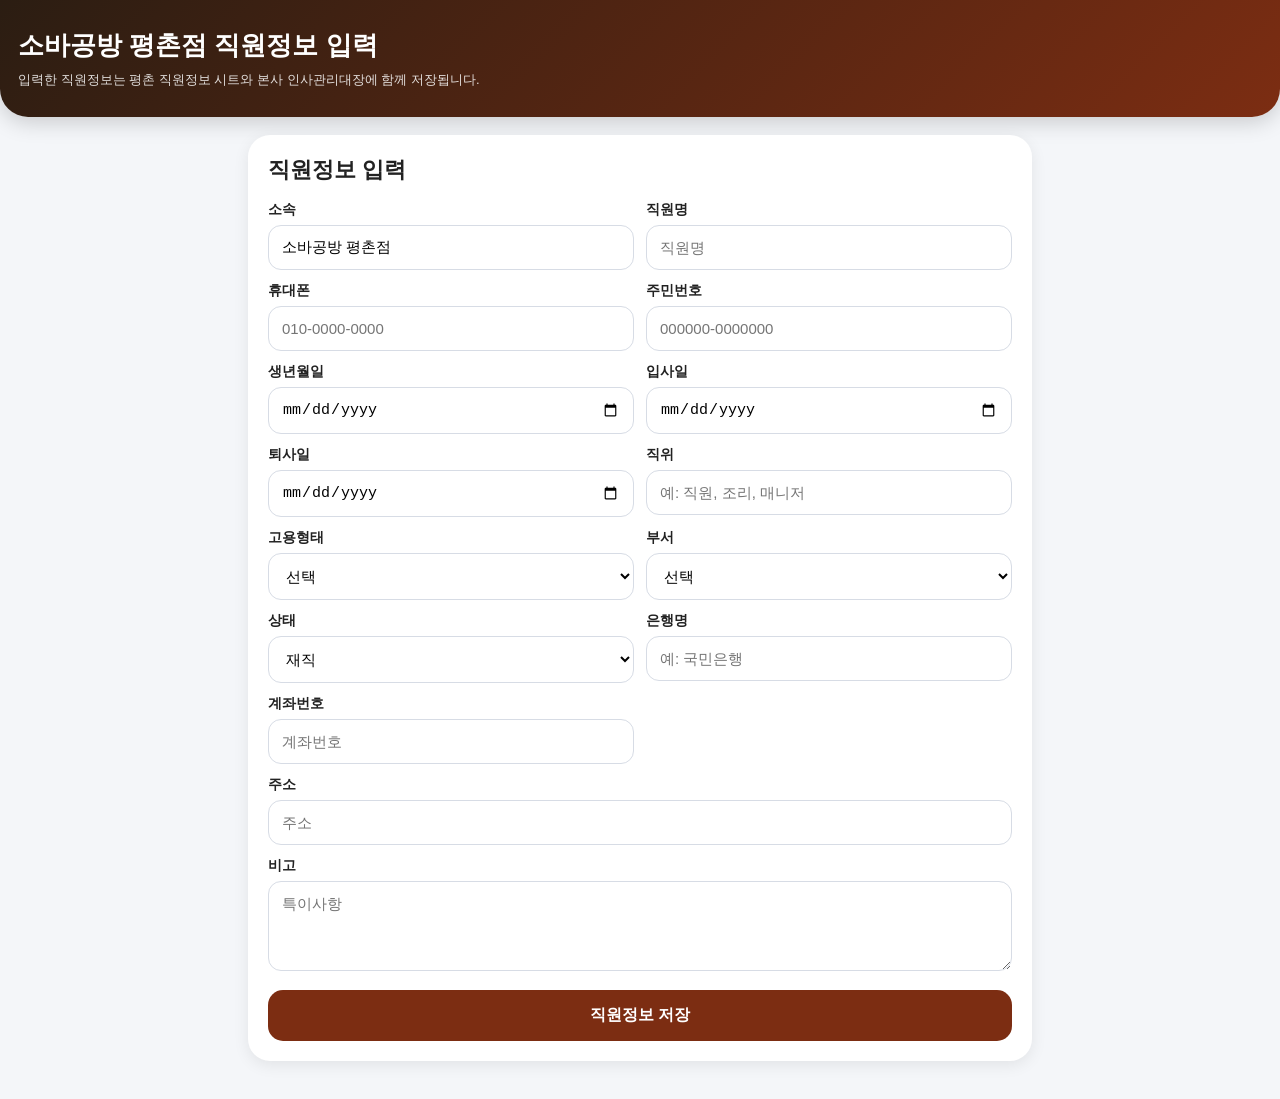
==== commit aa78b383: "직원정보 전화번호 주민번호 자동서식 적용" ====
--- a/index.html
+++ b/index.html
@@ -1,328 +1,488 @@
 <!DOCTYPE html>
 <html lang="ko">
 <head>
-<meta charset="UTF-8">
-<meta name="viewport" content="width=device-width, initial-scale=1.0">
-<title>소바공방 평촌점 업무포털</title>
+<meta charset="UTF-8" />
+<meta name="viewport" content="width=device-width, initial-scale=1.0" />
+
+<title>소바공방 평촌점 직원정보 입력</title>
 
 <style>
 *{box-sizing:border-box}
+
 body{
   margin:0;
-  background:#f6f1ea;
-  font-family:-apple-system,BlinkMacSystemFont,"Segoe UI","Noto Sans KR",Arial,sans-serif;
-  color:#24170f;
-}
-a{text-decoration:none;color:inherit}
-
-.page{
-  max-width:980px;
+  background:#f4f6f9;
+  font-family:'Malgun Gothic',Arial,sans-serif;
+  color:#222;
+}
+
+.header{
+  background:linear-gradient(135deg,#2b1d12,#7c2d12);
+  color:#fff;
+  padding:28px 18px;
+  border-bottom-left-radius:28px;
+  border-bottom-right-radius:28px;
+  box-shadow:0 5px 22px rgba(0,0,0,.18);
+}
+
+.header h1{
+  margin:0;
+  font-size:26px;
+}
+
+.header p{
+  margin:8px 0 0;
+  font-size:13px;
+  opacity:.85;
+}
+
+.container{
+  width:100%;
+  max-width:820px;
   margin:0 auto;
-  padding:22px;
-}
-
-.nav{
-  display:flex;
-  justify-content:space-between;
-  align-items:center;
+  padding:18px;
+}
+
+.card{
+  background:#fff;
+  border-radius:22px;
+  padding:20px;
   margin-bottom:18px;
-}
-.logo{
+  box-shadow:0 4px 16px rgba(0,0,0,.08);
+}
+
+h2{
+  margin:0 0 16px;
   font-size:22px;
-  font-weight:900;
-}
-.nav-links{
-  display:flex;
-  gap:24px;
-  align-items:center;
+}
+
+.form-grid{
+  display:grid;
+  grid-template-columns:repeat(2,1fr);
+  gap:12px;
+}
+
+label{
+  display:block;
+  font-size:14px;
+  font-weight:bold;
+}
+
+input,select,textarea{
+  width:100%;
+  margin-top:6px;
+  border:1px solid #d7dce5;
+  border-radius:13px;
+  padding:13px;
   font-size:15px;
-  font-weight:800;
-}
-.nav-btn{
-  background:#8a5a2b;
+  background:#fff;
+}
+
+textarea{
+  min-height:90px;
+  resize:vertical;
+}
+
+.full{
+  grid-column:1/-1;
+}
+
+button{
+  width:100%;
+  border:none;
+  border-radius:15px;
+  padding:15px;
+  margin-top:16px;
+  background:#7c2d12;
   color:#fff;
-  padding:11px 20px;
-  border-radius:999px;
-}
-
-.hero{
-  height:430px;
-  border-radius:28px;
-  overflow:hidden;
-  background:
-    linear-gradient(90deg,rgba(35,22,13,.62),rgba(35,22,13,.24),rgba(35,22,13,.05)),
-    url("images/hero-tonkatsu.png") center/cover no-repeat;
-  box-shadow:0 16px 38px rgba(52,32,16,.18);
-  display:flex;
-  align-items:center;
-}
-.hero-text{
-  padding-left:58px;
-  max-width:560px;
-  color:#fff;
-}
-.eyebrow{
-  color:#f3c27d;
-  font-size:13px;
-  font-weight:900;
-  letter-spacing:.28em;
-  margin-bottom:15px;
-}
-.hero h1{
-  margin:0;
-  font-size:48px;
-  line-height:1.12;
-  letter-spacing:-.07em;
-}
-.hero p{
-  margin:18px 0 0;
-  font-size:17px;
-  line-height:1.75;
-  font-weight:600;
-}
-
-.grid{
-  margin-top:34px;
-  display:grid;
-  grid-template-columns:repeat(3,1fr);
-  gap:20px;
-}
-.card{
-  background:#fffaf2;
-  border:1px solid #eadfce;
-  border-radius:24px;
-  padding:26px;
-  box-shadow:0 10px 28px rgba(52,32,16,.10);
-}
-.icon{
-  width:48px;
-  height:48px;
-  border-radius:16px;
-  display:grid;
-  place-items:center;
-  color:#fff;
-  font-size:23px;
-  margin-bottom:18px;
-}
-.gold{background:#b88948}
-.blue{background:#0f6b8f}
-.green{background:#197857}
-.red{background:#c75252}
-.dark{background:#3f454b}
-
-.card h2{
-  margin:0 0 10px;
-  font-size:24px;
-  letter-spacing:-.05em;
-}
-.card p{
-  margin:0 0 22px;
-  color:#75685c;
+  font-size:16px;
+  font-weight:bold;
+  cursor:pointer;
+}
+
+button:disabled{
+  opacity:.6;
+  cursor:not-allowed;
+}
+
+.notice{
+  display:none;
+  margin-top:14px;
+  padding:13px;
+  border-radius:13px;
   font-size:14px;
-  line-height:1.7;
-}
-.btn{
+}
+
+.notice.ok{
   display:block;
-  width:100%;
-  padding:14px;
-  border-radius:14px;
-  background:#8a5a2b;
-  color:#fff;
-  font-weight:900;
-  text-align:center;
-}
-.btn.sub{
-  margin-top:10px;
-  background:#f1e7d8;
-  color:#2b1b10;
-}
-.badge-link{position:relative}
-.unpaid-badge{
-  display:none;
-  position:absolute;
-  right:18px;
-  top:50%;
-  transform:translateY(-50%);
-  min-width:26px;
-  height:26px;
-  border-radius:999px;
-  background:#d93025;
-  color:#fff;
-  font-size:13px;
-  font-weight:900;
-  align-items:center;
-  justify-content:center;
-}
-
-.notice{
-  margin-top:28px;
-  padding:18px 20px;
-  border-radius:16px;
-  background:#fff7e8;
-  border:1px solid #ead7b9;
-  color:#5c4025;
-  font-size:14px;
-}
-footer{
-  margin-top:34px;
-  padding-bottom:30px;
-  display:flex;
-  justify-content:space-between;
-  color:#75685c;
-  font-size:13px;
-  line-height:1.7;
+  background:#dcfce7;
+  color:#166534;
+}
+
+.notice.err{
+  display:block;
+  background:#fee2e2;
+  color:#991b1b;
 }
 
 @media(max-width:760px){
-  .page{padding:14px}
-  .nav{display:none}
-  .hero{
-    height:360px;
-    border-radius:24px;
-    background:
-      linear-gradient(rgba(35,22,13,.55),rgba(35,22,13,.55)),
-      url("images/hero-tonkatsu.png") center/cover no-repeat;
-  }
-  .hero-text{padding:28px}
-  .hero h1{font-size:34px}
-  .hero p{font-size:15px}
-  .grid{grid-template-columns:1fr;gap:16px}
-  footer{display:block}
+  .form-grid{
+    grid-template-columns:1fr;
+  }
+
+  .header h1{
+    font-size:23px;
+  }
 }
 </style>
-
-<link rel="manifest" href="manifest.json">
-<meta name="theme-color" content="#2b1d12">
-<link rel="apple-touch-icon" href="images/icon-192.png">
 </head>
 
 <body>
 
-<div class="page">
-
-  <nav class="nav">
-    <div class="logo">소바공방</div>
-    <div class="nav-links">
-      <a href="index.html">홈</a>
-      <a href="#work">업무게시판</a>
-      <a href="store-manager.html">일일보고</a>
-      <a class="nav-btn" href="#work">업무포털 바로가기</a>
+<header class="header">
+  <h1>소바공방 평촌점 직원정보 입력</h1>
+  <p>입력한 직원정보는 평촌 직원정보 시트와 본사 인사관리대장에 함께 저장됩니다.</p>
+</header>
+
+<main class="container">
+
+  <section class="card">
+    <h2>직원정보 입력</h2>
+
+    <div class="form-grid">
+
+      <label>
+        소속
+        <input id="workplace" type="text" value="소바공방 평촌점" readonly>
+      </label>
+
+      <label>
+        직원명
+        <input id="name" type="text" placeholder="직원명">
+      </label>
+
+      <label>
+        휴대폰
+        <input id="phone" type="tel" inputmode="numeric" maxlength="13" placeholder="010-0000-0000">
+      </label>
+
+      <label>
+        주민번호
+        <input id="rrn" type="text" inputmode="numeric" maxlength="14" placeholder="000000-0000000">
+      </label>
+
+      <label>
+        생년월일
+        <input id="birth" type="date">
+      </label>
+
+      <label>
+        입사일
+        <input id="joinDate" type="date">
+      </label>
+
+      <label>
+        퇴사일
+        <input id="leaveDate" type="date">
+      </label>
+
+      <label>
+        직위
+        <input id="position" type="text" placeholder="예: 직원, 조리, 매니저">
+      </label>
+
+      <label>
+        고용형태
+        <select id="employmentType">
+          <option value="">선택</option>
+          <option value="정규직 근로계약서">정규직 근로계약서</option>
+          <option value="계약직(아르바이트)">계약직(아르바이트)</option>
+          <option value="사업소득자 용역계약서">사업소득자 용역계약서</option>
+          <option value="일용직">일용직</option>
+        </select>
+      </label>
+
+      <label>
+        부서
+        <select id="department">
+          <option value="">선택</option>
+          <option>홀</option>
+          <option>주방</option>
+          <option>설거지</option>
+          <option>전처리</option>
+          <option>관리</option>
+        </select>
+      </label>
+
+      <label>
+        상태
+        <select id="status">
+          <option>재직</option>
+          <option>퇴사</option>
+          <option>휴직</option>
+        </select>
+      </label>
+
+      <label>
+        은행명
+        <input id="bank" type="text" placeholder="예: 국민은행">
+      </label>
+
+      <label>
+        계좌번호
+        <input id="account" type="text" placeholder="계좌번호">
+      </label>
+
+      <label class="full">
+        주소
+        <input id="address" type="text" placeholder="주소">
+      </label>
+
+      <label class="full">
+        비고
+        <textarea id="memo" placeholder="특이사항"></textarea>
+      </label>
+
     </div>
-  </nav>
-
-  <header class="hero">
-    <div class="hero-text">
-      <div class="eyebrow">SOBA GONGBANG · PYEONGCHON</div>
-      <h1>정성을 다하는<br>소바공방 평촌점 업무포털</h1>
-      <p>
-        일일보고, 영업실적보고서, 출퇴근관리, 일용직 근무내역,<br>
-        직원정보 입력, 연월차 신청을 한 곳에서 실행하는<br>
-        평촌점 전용 인트라넷입니다.
-      </p>
-    </div>
-  </header>
-
-  <main id="work" class="grid">
-
-    <article class="card">
-      <div class="icon gold">📋</div>
-      <h2>일일보고 · 매장점검</h2>
-      <p>일일보고, 직원관리, 고객관리, 설비관리, 위생점검, 컴플레인을 기록합니다.</p>
-      <a class="btn" href="store-manager.html" target="_blank">일일보고 입력</a>
-      <a class="btn sub" href="일일보고_원장_링크_입력" target="_blank">원장 조회</a>
-    </article>
-
-    <article class="card">
-      <div class="icon blue">📊</div>
-      <h2>영업실적보고서</h2>
-      <p>평촌점 영업실적보고서를 입력하고 관리합니다.</p>
-      <a class="btn" href="https://script.google.com/macros/s/AKfycbx-QNqhusp57z6cxhKLcTymf0z5gx7mHkt9kOrcLEGIfxN9b-kgNlk8qtZ_VLWv57dA/exec" target="_blank">영업실적 입력</a>
-      <a class="btn sub" href="https://docs.google.com/spreadsheets/d/1BN0FdwGuW5KCJ9_6_gkEPQHS46MX26S5zEeB9SbsnNI/edit?gid=949326317#gid=949326317" target="_blank">보고서 조회</a>
-    </article>
-
-    <article class="card">
-      <div class="icon green">⏱️</div>
-      <h2>출퇴근관리</h2>
-      <p>직원 출근·퇴근 등록 및 관리자 근태 조회를 실행합니다.</p>
-      <a class="btn" href="https://thebigkorea.github.io/sobagongbang-pyeongchon/?utm_source=chatgpt.com" target="_blank">출퇴근 등록</a>
-      <a class="btn sub" href="https://docs.google.com/spreadsheets/d/10PWA1OJtQSXE2P2xBAgrpz-rPw6XkdHAoe9_g-41wEI/edit?gid=1658776026#gid=1658776026" target="_blank">관리자 조회</a>
-    </article>
-
-    <article class="card">
-      <div class="icon red">👷</div>
-      <h2>일용직 근무내역</h2>
-      <p>일용직 근무내역을 입력하고 미지급 내역을 확인합니다.</p>
-      <a class="btn" href="daily-worker.html" target="_blank">근무내역 입력</a>
-      <a class="btn sub badge-link" href="https://docs.google.com/spreadsheets/d/1CTvrc6NFomOp4bL0rY464MtEICczLXZ6rAbdTpfgMRg/edit?gid=1301705060#gid=1301705060" target="_blank">
-        원장 조회
-        <span id="dailyUnpaidBadge" class="unpaid-badge">0</span>
-      </a>
-    </article>
-
-    <article class="card">
-      <div class="icon dark">👤</div>
-      <h2>직원정보 입력</h2>
-      <p>평촌점 직원정보를 입력하고 본사 통합 HR에도 함께 전송합니다.</p>
-      <a class="btn" href="employee-info.html" target="_blank">직원정보 입력</a>
-      <a class="btn sub" href="https://docs.google.com/spreadsheets/d/1ae4e3GWePUpEfRiKU_CVCCuiJqCzeqkeAW6OjhSKC-w/edit?gid=1168058129#gid=1168058129" target="_blank">평촌 직원정보 조회</a>
-    </article>
-
-    <article class="card">
-      <div class="icon green">🌿</div>
-      <h2>연월차 신청</h2>
-      <p>직원 연월차 신청 및 관리자 승인 화면으로 이동합니다.</p>
-      <a class="btn" href="https://thebigkorea.github.io/sobagongbang-pyeongchon-leave/index.html?v=6" target="_blank">연월차 신청</a>
-      <a class="btn sub" href="https://thebigkorea.github.io/sobagongbang-pyeongchon-leave/admin.html?v=6" target="_blank">관리자 승인</a>
-    </article>
-
-  </main>
-
-  <div class="notice">
-    ※ 이 페이지는 소바공방 평촌점 내부 업무용 인트라넷입니다.
-  </div>
-
-  <footer>
-    <div>
-      <strong>소바공방 평촌점 업무포털</strong><br>
-      내부 직원 업무용 인트라넷입니다. 외부 고객용 홈페이지와 분리하여 운영하는 것을 권장합니다.
-    </div>
-    <div>© 소바공방 평촌점. All rights reserved.</div>
-  </footer>
-
-</div>
+
+    <button id="saveBtn" onclick="saveEmployee()">직원정보 저장</button>
+
+    <div id="saveNotice" class="notice"></div>
+  </section>
+
+</main>
 
 <script>
-const DAILY_WORKER_API_URL = "평촌_일용직_APPS_SCRIPT_EXEC_URL";
-
-async function loadDailyUnpaidBadge(){
-  const badge = document.getElementById("dailyUnpaidBadge");
-  if(!badge) return;
-  if(!DAILY_WORKER_API_URL || DAILY_WORKER_API_URL.includes("EXEC_URL")) return;
+const PYEONGCHON_API_URL =
+  "https://script.google.com/macros/s/AKfycbx6g5ZsRuTOTVkSDDvDmoG66kaUZ32ff6OLg5tuTEZCL9vw_99DoiJkaOnAXadPOeydsg/exec";
+
+const HQ_API_URL =
+  "https://script.google.com/macros/s/AKfycbzCO4TLMRGgt_OY-3T92mw58AAKcOwquq0ubepUEJgPO9YPeMV-hNeP7AHy7lvOPog7oQ/exec";
+
+const phoneInput = document.getElementById("phone");
+const rrnInput = document.getElementById("rrn");
+const birthInput = document.getElementById("birth");
+
+phoneInput.addEventListener("input", function(){
+  this.value = formatPhone(this.value);
+});
+
+rrnInput.addEventListener("input", function(){
+  this.value = formatRRN(this.value);
+  setBirthFromRRN(this.value);
+});
+
+function val(id){
+  return document.getElementById(id).value.trim();
+}
+
+function onlyNumber(value){
+  return String(value || "").replace(/[^0-9]/g, "");
+}
+
+function formatPhone(value){
+  const num = onlyNumber(value).slice(0,11);
+
+  if(num.length <= 3){
+    return num;
+  }
+
+  if(num.length <= 7){
+    return num.replace(/(\d{3})(\d+)/, "$1-$2");
+  }
+
+  return num.replace(/(\d{3})(\d{4})(\d{0,4})/, "$1-$2-$3");
+}
+
+function formatRRN(value){
+  const num = onlyNumber(value).slice(0,13);
+
+  if(num.length <= 6){
+    return num;
+  }
+
+  return num.replace(/(\d{6})(\d{0,7})/, "$1-$2");
+}
+
+function setBirthFromRRN(rrn){
+  const num = onlyNumber(rrn);
+
+  if(num.length < 6){
+    birthInput.value = "";
+    return;
+  }
+
+  const yy = Number(num.slice(0,2));
+  const mm = num.slice(2,4);
+  const dd = num.slice(4,6);
+  const genderCode = num.slice(6,7);
+
+  let century = "19";
+
+  if(genderCode === "3" || genderCode === "4" || genderCode === "7" || genderCode === "8"){
+    century = "20";
+  }
+
+  if(!genderCode){
+    const currentYY = Number(String(new Date().getFullYear()).slice(2));
+    century = yy <= currentYY ? "20" : "19";
+  }
+
+  const yyyy = century + String(yy).padStart(2,"0");
+  const birth = `${yyyy}-${mm}-${dd}`;
+
+  const d = new Date(birth);
+
+  if(
+    d instanceof Date &&
+    !isNaN(d) &&
+    String(d.getFullYear()) === yyyy &&
+    String(d.getMonth() + 1).padStart(2,"0") === mm &&
+    String(d.getDate()).padStart(2,"0") === dd
+  ){
+    birthInput.value = birth;
+  }
+}
+
+function showNotice(type,msg){
+  const el = document.getElementById("saveNotice");
+  el.className = "notice " + type;
+  el.textContent = msg;
+}
+
+function clearNotice(){
+  const el = document.getElementById("saveNotice");
+  el.className = "notice";
+  el.textContent = "";
+}
+
+async function postJson(url,data){
+  const res = await fetch(url,{
+    method:"POST",
+    body:JSON.stringify(data)
+  });
+  return await res.json();
+}
+
+async function saveEmployee(){
+  clearNotice();
+
+  const btn = document.getElementById("saveBtn");
+  btn.disabled = true;
+  btn.textContent = "저장 중...";
+
+  const workplace = val("workplace");
+  const name = val("name");
+  const phone = formatPhone(val("phone"));
+  const rrn = formatRRN(val("rrn"));
+  const rrnNumber = onlyNumber(rrn);
+
+  if(!name){
+    showNotice("err","직원명을 입력해주세요.");
+    resetButton();
+    return;
+  }
+
+  if(onlyNumber(phone).length < 10){
+    showNotice("err","휴대폰 번호를 정확히 입력해주세요.");
+    resetButton();
+    return;
+  }
+
+  if(rrnNumber.length !== 13){
+    showNotice("err","주민번호 13자리를 정확히 입력해주세요.");
+    resetButton();
+    return;
+  }
+
+  const commonData = {
+    workplace: workplace,
+    workPlace: workplace,
+    store: workplace,
+
+    name: name,
+    empName: name,
+    phone: phone,
+
+    rrn: rrn,
+    residentNo: rrn,
+    birth: val("birth"),
+
+    address: val("address"),
+    bank: val("bank"),
+    account: val("account"),
+
+    position: val("position"),
+    employmentType: val("employmentType"),
+    contractType: val("employmentType"),
+
+    department: val("department"),
+    status: val("status"),
+
+    joinDate: val("joinDate"),
+    startDate: val("joinDate"),
+    leaveDate: val("leaveDate"),
+    endDate: val("leaveDate"),
+
+    memo: val("memo"),
+    jobDuty: val("memo")
+  };
 
   try{
-    const res = await fetch(DAILY_WORKER_API_URL + "?action=getDailyUnpaidCount&t=" + Date.now(), {cache:"no-store"});
-    const data = await res.json();
-    const count = Number(data.count || 0);
-
-    if(count > 0){
-      badge.textContent = count > 99 ? "99+" : String(count);
-      badge.style.display = "flex";
-    }else{
-      badge.style.display = "none";
+    const pyeongchonData = {
+      action:"saveEmployee",
+      ...commonData
+    };
+
+    const hqData = {
+      action:"saveEmployeeFromContract",
+      ...commonData
+    };
+
+    const pResult = await postJson(PYEONGCHON_API_URL,pyeongchonData);
+
+    if(!pResult.success){
+      showNotice("err",pResult.message || "평촌 직원정보 저장 실패");
+      resetButton();
+      return;
     }
+
+    const hqResult = await postJson(HQ_API_URL,hqData);
+
+    if(!hqResult.success){
+      showNotice("err",hqResult.message || "본사 인사관리대장 저장 실패");
+      resetButton();
+      return;
+    }
+
+    showNotice("ok","평촌 직원정보와 본사 인사관리대장에 모두 저장되었습니다.");
+    clearForm();
+
   }catch(e){
-    console.log("일용직 미지급 배지 조회 실패", e);
-  }
-}
-
-window.addEventListener("load", loadDailyUnpaidBadge);
-</script>
-
-<script>
-if("serviceWorker" in navigator){
-  window.addEventListener("load",function(){
-    navigator.serviceWorker.register("./service-worker.js");
+    console.error(e);
+    showNotice("err","저장 중 오류가 발생했습니다.");
+  }
+
+  resetButton();
+}
+
+function resetButton(){
+  const btn = document.getElementById("saveBtn");
+  btn.disabled = false;
+  btn.textContent = "직원정보 저장";
+}
+
+function clearForm(){
+  [
+    "name","phone","rrn","birth","address","bank","account",
+    "position","joinDate","leaveDate","memo"
+  ].forEach(id => {
+    document.getElementById(id).value = "";
   });
+
+  document.getElementById("employmentType").value = "";
+  document.getElementById("department").value = "";
+  document.getElementById("status").value = "재직";
 }
 </script>
 
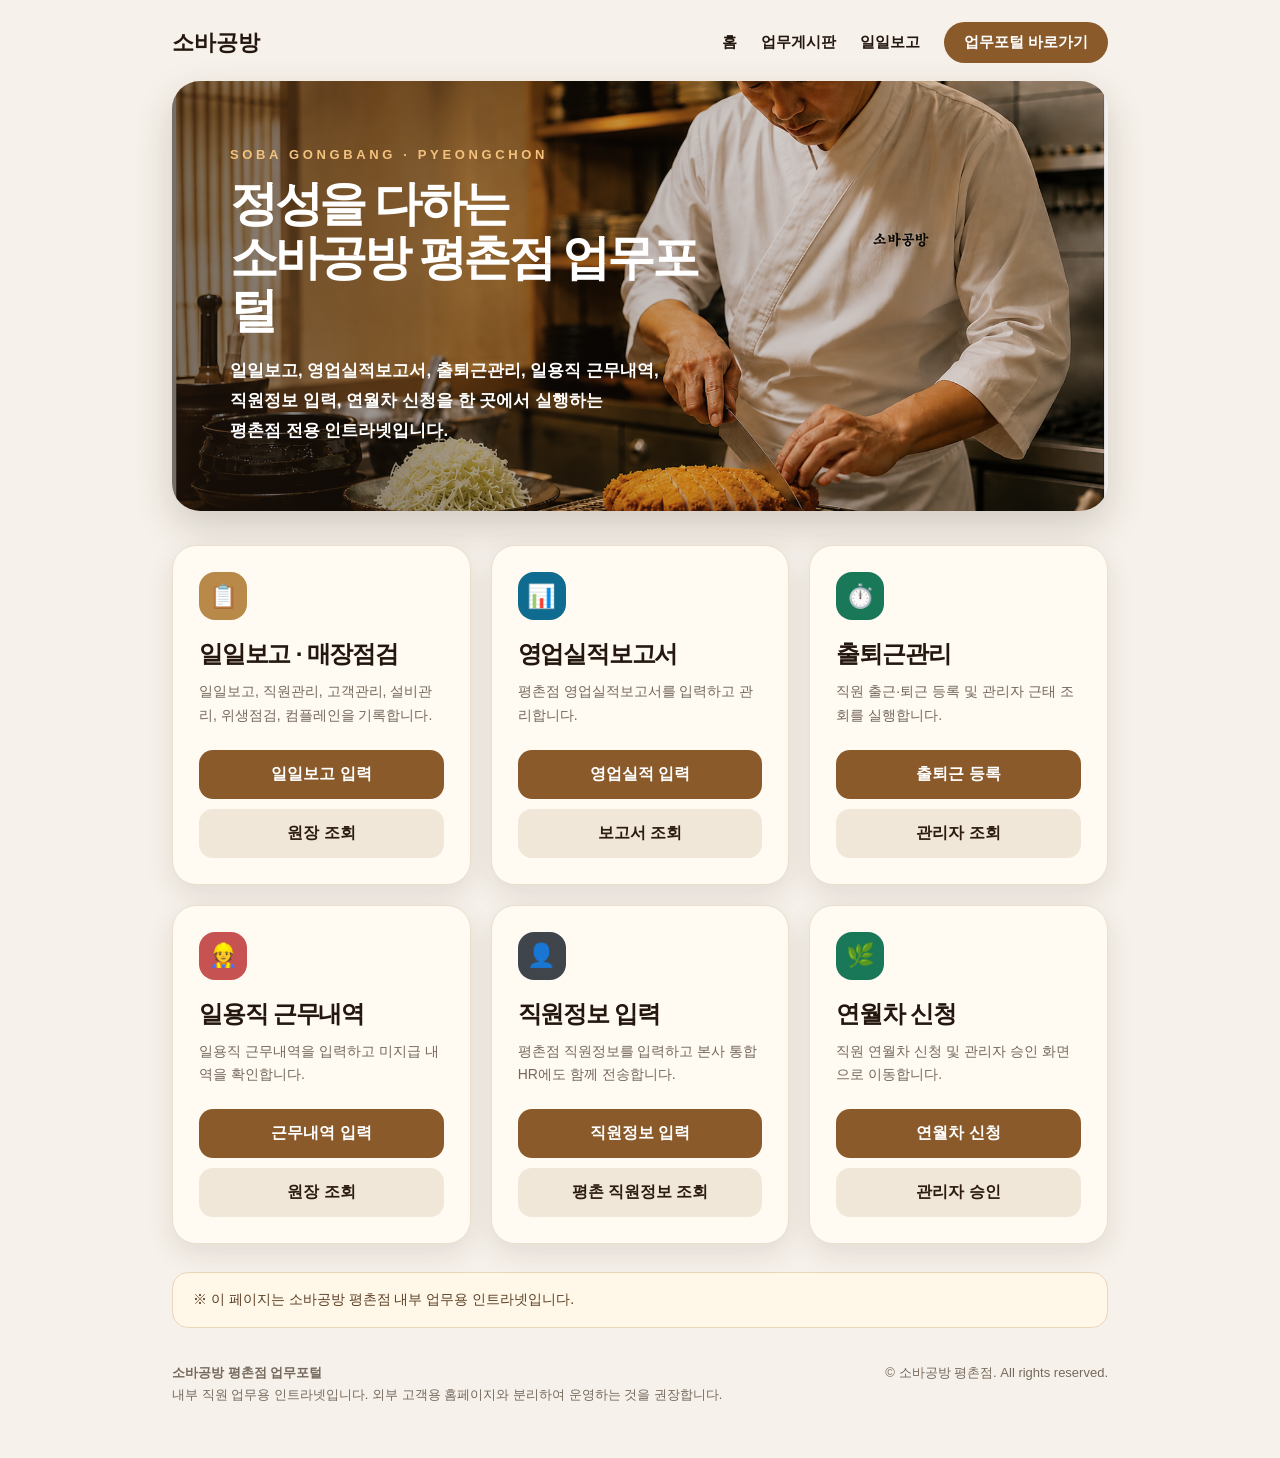
==== commit fbdb225d: "index 원복" ====
--- a/index.html
+++ b/index.html
@@ -1,488 +1,328 @@
 <!DOCTYPE html>
 <html lang="ko">
 <head>
-<meta charset="UTF-8" />
-<meta name="viewport" content="width=device-width, initial-scale=1.0" />
-
-<title>소바공방 평촌점 직원정보 입력</title>
+<meta charset="UTF-8">
+<meta name="viewport" content="width=device-width, initial-scale=1.0">
+<title>소바공방 평촌점 업무포털</title>
 
 <style>
 *{box-sizing:border-box}
-
 body{
   margin:0;
-  background:#f4f6f9;
-  font-family:'Malgun Gothic',Arial,sans-serif;
-  color:#222;
-}
-
-.header{
-  background:linear-gradient(135deg,#2b1d12,#7c2d12);
-  color:#fff;
-  padding:28px 18px;
-  border-bottom-left-radius:28px;
-  border-bottom-right-radius:28px;
-  box-shadow:0 5px 22px rgba(0,0,0,.18);
-}
-
-.header h1{
+  background:#f6f1ea;
+  font-family:-apple-system,BlinkMacSystemFont,"Segoe UI","Noto Sans KR",Arial,sans-serif;
+  color:#24170f;
+}
+a{text-decoration:none;color:inherit}
+
+.page{
+  max-width:980px;
+  margin:0 auto;
+  padding:22px;
+}
+
+.nav{
+  display:flex;
+  justify-content:space-between;
+  align-items:center;
+  margin-bottom:18px;
+}
+.logo{
+  font-size:22px;
+  font-weight:900;
+}
+.nav-links{
+  display:flex;
+  gap:24px;
+  align-items:center;
+  font-size:15px;
+  font-weight:800;
+}
+.nav-btn{
+  background:#8a5a2b;
+  color:#fff;
+  padding:11px 20px;
+  border-radius:999px;
+}
+
+.hero{
+  height:430px;
+  border-radius:28px;
+  overflow:hidden;
+  background:
+    linear-gradient(90deg,rgba(35,22,13,.62),rgba(35,22,13,.24),rgba(35,22,13,.05)),
+    url("images/hero-tonkatsu.png") center/cover no-repeat;
+  box-shadow:0 16px 38px rgba(52,32,16,.18);
+  display:flex;
+  align-items:center;
+}
+.hero-text{
+  padding-left:58px;
+  max-width:560px;
+  color:#fff;
+}
+.eyebrow{
+  color:#f3c27d;
+  font-size:13px;
+  font-weight:900;
+  letter-spacing:.28em;
+  margin-bottom:15px;
+}
+.hero h1{
   margin:0;
-  font-size:26px;
-}
-
-.header p{
-  margin:8px 0 0;
+  font-size:48px;
+  line-height:1.12;
+  letter-spacing:-.07em;
+}
+.hero p{
+  margin:18px 0 0;
+  font-size:17px;
+  line-height:1.75;
+  font-weight:600;
+}
+
+.grid{
+  margin-top:34px;
+  display:grid;
+  grid-template-columns:repeat(3,1fr);
+  gap:20px;
+}
+.card{
+  background:#fffaf2;
+  border:1px solid #eadfce;
+  border-radius:24px;
+  padding:26px;
+  box-shadow:0 10px 28px rgba(52,32,16,.10);
+}
+.icon{
+  width:48px;
+  height:48px;
+  border-radius:16px;
+  display:grid;
+  place-items:center;
+  color:#fff;
+  font-size:23px;
+  margin-bottom:18px;
+}
+.gold{background:#b88948}
+.blue{background:#0f6b8f}
+.green{background:#197857}
+.red{background:#c75252}
+.dark{background:#3f454b}
+
+.card h2{
+  margin:0 0 10px;
+  font-size:24px;
+  letter-spacing:-.05em;
+}
+.card p{
+  margin:0 0 22px;
+  color:#75685c;
+  font-size:14px;
+  line-height:1.7;
+}
+.btn{
+  display:block;
+  width:100%;
+  padding:14px;
+  border-radius:14px;
+  background:#8a5a2b;
+  color:#fff;
+  font-weight:900;
+  text-align:center;
+}
+.btn.sub{
+  margin-top:10px;
+  background:#f1e7d8;
+  color:#2b1b10;
+}
+.badge-link{position:relative}
+.unpaid-badge{
+  display:none;
+  position:absolute;
+  right:18px;
+  top:50%;
+  transform:translateY(-50%);
+  min-width:26px;
+  height:26px;
+  border-radius:999px;
+  background:#d93025;
+  color:#fff;
   font-size:13px;
-  opacity:.85;
-}
-
-.container{
-  width:100%;
-  max-width:820px;
-  margin:0 auto;
-  padding:18px;
-}
-
-.card{
-  background:#fff;
-  border-radius:22px;
-  padding:20px;
-  margin-bottom:18px;
-  box-shadow:0 4px 16px rgba(0,0,0,.08);
-}
-
-h2{
-  margin:0 0 16px;
-  font-size:22px;
-}
-
-.form-grid{
-  display:grid;
-  grid-template-columns:repeat(2,1fr);
-  gap:12px;
-}
-
-label{
-  display:block;
+  font-weight:900;
+  align-items:center;
+  justify-content:center;
+}
+
+.notice{
+  margin-top:28px;
+  padding:18px 20px;
+  border-radius:16px;
+  background:#fff7e8;
+  border:1px solid #ead7b9;
+  color:#5c4025;
   font-size:14px;
-  font-weight:bold;
-}
-
-input,select,textarea{
-  width:100%;
-  margin-top:6px;
-  border:1px solid #d7dce5;
-  border-radius:13px;
-  padding:13px;
-  font-size:15px;
-  background:#fff;
-}
-
-textarea{
-  min-height:90px;
-  resize:vertical;
-}
-
-.full{
-  grid-column:1/-1;
-}
-
-button{
-  width:100%;
-  border:none;
-  border-radius:15px;
-  padding:15px;
-  margin-top:16px;
-  background:#7c2d12;
-  color:#fff;
-  font-size:16px;
-  font-weight:bold;
-  cursor:pointer;
-}
-
-button:disabled{
-  opacity:.6;
-  cursor:not-allowed;
-}
-
-.notice{
-  display:none;
-  margin-top:14px;
-  padding:13px;
-  border-radius:13px;
-  font-size:14px;
-}
-
-.notice.ok{
-  display:block;
-  background:#dcfce7;
-  color:#166534;
-}
-
-.notice.err{
-  display:block;
-  background:#fee2e2;
-  color:#991b1b;
+}
+footer{
+  margin-top:34px;
+  padding-bottom:30px;
+  display:flex;
+  justify-content:space-between;
+  color:#75685c;
+  font-size:13px;
+  line-height:1.7;
 }
 
 @media(max-width:760px){
-  .form-grid{
-    grid-template-columns:1fr;
+  .page{padding:14px}
+  .nav{display:none}
+  .hero{
+    height:360px;
+    border-radius:24px;
+    background:
+      linear-gradient(rgba(35,22,13,.55),rgba(35,22,13,.55)),
+      url("images/hero-tonkatsu.png") center/cover no-repeat;
   }
-
-  .header h1{
-    font-size:23px;
+  .hero-text{padding:28px}
+  .hero h1{font-size:34px}
+  .hero p{font-size:15px}
+  .grid{grid-template-columns:1fr;gap:16px}
+  footer{display:block}
+}
+</style>
+
+<link rel="manifest" href="manifest.json">
+<meta name="theme-color" content="#2b1d12">
+<link rel="apple-touch-icon" href="images/icon-192.png">
+</head>
+
+<body>
+
+<div class="page">
+
+  <nav class="nav">
+    <div class="logo">소바공방</div>
+    <div class="nav-links">
+      <a href="index.html">홈</a>
+      <a href="#work">업무게시판</a>
+      <a href="store-manager.html">일일보고</a>
+      <a class="nav-btn" href="#work">업무포털 바로가기</a>
+    </div>
+  </nav>
+
+  <header class="hero">
+    <div class="hero-text">
+      <div class="eyebrow">SOBA GONGBANG · PYEONGCHON</div>
+      <h1>정성을 다하는<br>소바공방 평촌점 업무포털</h1>
+      <p>
+        일일보고, 영업실적보고서, 출퇴근관리, 일용직 근무내역,<br>
+        직원정보 입력, 연월차 신청을 한 곳에서 실행하는<br>
+        평촌점 전용 인트라넷입니다.
+      </p>
+    </div>
+  </header>
+
+  <main id="work" class="grid">
+
+    <article class="card">
+      <div class="icon gold">📋</div>
+      <h2>일일보고 · 매장점검</h2>
+      <p>일일보고, 직원관리, 고객관리, 설비관리, 위생점검, 컴플레인을 기록합니다.</p>
+      <a class="btn" href="store-manager.html" target="_blank">일일보고 입력</a>
+      <a class="btn sub" href="일일보고_원장_링크_입력" target="_blank">원장 조회</a>
+    </article>
+
+    <article class="card">
+      <div class="icon blue">📊</div>
+      <h2>영업실적보고서</h2>
+      <p>평촌점 영업실적보고서를 입력하고 관리합니다.</p>
+      <a class="btn" href="https://script.google.com/macros/s/AKfycbx-QNqhusp57z6cxhKLcTymf0z5gx7mHkt9kOrcLEGIfxN9b-kgNlk8qtZ_VLWv57dA/exec" target="_blank">영업실적 입력</a>
+      <a class="btn sub" href="https://docs.google.com/spreadsheets/d/1BN0FdwGuW5KCJ9_6_gkEPQHS46MX26S5zEeB9SbsnNI/edit?gid=949326317#gid=949326317" target="_blank">보고서 조회</a>
+    </article>
+
+    <article class="card">
+      <div class="icon green">⏱️</div>
+      <h2>출퇴근관리</h2>
+      <p>직원 출근·퇴근 등록 및 관리자 근태 조회를 실행합니다.</p>
+      <a class="btn" href="https://thebigkorea.github.io/sobagongbang-pyeongchon/?utm_source=chatgpt.com" target="_blank">출퇴근 등록</a>
+      <a class="btn sub" href="https://docs.google.com/spreadsheets/d/10PWA1OJtQSXE2P2xBAgrpz-rPw6XkdHAoe9_g-41wEI/edit?gid=1658776026#gid=1658776026" target="_blank">관리자 조회</a>
+    </article>
+
+    <article class="card">
+      <div class="icon red">👷</div>
+      <h2>일용직 근무내역</h2>
+      <p>일용직 근무내역을 입력하고 미지급 내역을 확인합니다.</p>
+      <a class="btn" href="daily-worker.html" target="_blank">근무내역 입력</a>
+      <a class="btn sub badge-link" href="https://docs.google.com/spreadsheets/d/1CTvrc6NFomOp4bL0rY464MtEICczLXZ6rAbdTpfgMRg/edit?gid=1301705060#gid=1301705060" target="_blank">
+        원장 조회
+        <span id="dailyUnpaidBadge" class="unpaid-badge">0</span>
+      </a>
+    </article>
+
+    <article class="card">
+      <div class="icon dark">👤</div>
+      <h2>직원정보 입력</h2>
+      <p>평촌점 직원정보를 입력하고 본사 통합 HR에도 함께 전송합니다.</p>
+      <a class="btn" href="employee-info.html" target="_blank">직원정보 입력</a>
+      <a class="btn sub" href="https://docs.google.com/spreadsheets/d/1ae4e3GWePUpEfRiKU_CVCCuiJqCzeqkeAW6OjhSKC-w/edit?gid=1168058129#gid=1168058129" target="_blank">평촌 직원정보 조회</a>
+    </article>
+
+    <article class="card">
+      <div class="icon green">🌿</div>
+      <h2>연월차 신청</h2>
+      <p>직원 연월차 신청 및 관리자 승인 화면으로 이동합니다.</p>
+      <a class="btn" href="https://thebigkorea.github.io/sobagongbang-pyeongchon-leave/index.html?v=6" target="_blank">연월차 신청</a>
+      <a class="btn sub" href="https://thebigkorea.github.io/sobagongbang-pyeongchon-leave/admin.html?v=6" target="_blank">관리자 승인</a>
+    </article>
+
+  </main>
+
+  <div class="notice">
+    ※ 이 페이지는 소바공방 평촌점 내부 업무용 인트라넷입니다.
+  </div>
+
+  <footer>
+    <div>
+      <strong>소바공방 평촌점 업무포털</strong><br>
+      내부 직원 업무용 인트라넷입니다. 외부 고객용 홈페이지와 분리하여 운영하는 것을 권장합니다.
+    </div>
+    <div>© 소바공방 평촌점. All rights reserved.</div>
+  </footer>
+
+</div>
+
+<script>
+const DAILY_WORKER_API_URL = "평촌_일용직_APPS_SCRIPT_EXEC_URL";
+
+async function loadDailyUnpaidBadge(){
+  const badge = document.getElementById("dailyUnpaidBadge");
+  if(!badge) return;
+  if(!DAILY_WORKER_API_URL || DAILY_WORKER_API_URL.includes("EXEC_URL")) return;
+
+  try{
+    const res = await fetch(DAILY_WORKER_API_URL + "?action=getDailyUnpaidCount&t=" + Date.now(), {cache:"no-store"});
+    const data = await res.json();
+    const count = Number(data.count || 0);
+
+    if(count > 0){
+      badge.textContent = count > 99 ? "99+" : String(count);
+      badge.style.display = "flex";
+    }else{
+      badge.style.display = "none";
+    }
+  }catch(e){
+    console.log("일용직 미지급 배지 조회 실패", e);
   }
 }
-</style>
-</head>
-
-<body>
-
-<header class="header">
-  <h1>소바공방 평촌점 직원정보 입력</h1>
-  <p>입력한 직원정보는 평촌 직원정보 시트와 본사 인사관리대장에 함께 저장됩니다.</p>
-</header>
-
-<main class="container">
-
-  <section class="card">
-    <h2>직원정보 입력</h2>
-
-    <div class="form-grid">
-
-      <label>
-        소속
-        <input id="workplace" type="text" value="소바공방 평촌점" readonly>
-      </label>
-
-      <label>
-        직원명
-        <input id="name" type="text" placeholder="직원명">
-      </label>
-
-      <label>
-        휴대폰
-        <input id="phone" type="tel" inputmode="numeric" maxlength="13" placeholder="010-0000-0000">
-      </label>
-
-      <label>
-        주민번호
-        <input id="rrn" type="text" inputmode="numeric" maxlength="14" placeholder="000000-0000000">
-      </label>
-
-      <label>
-        생년월일
-        <input id="birth" type="date">
-      </label>
-
-      <label>
-        입사일
-        <input id="joinDate" type="date">
-      </label>
-
-      <label>
-        퇴사일
-        <input id="leaveDate" type="date">
-      </label>
-
-      <label>
-        직위
-        <input id="position" type="text" placeholder="예: 직원, 조리, 매니저">
-      </label>
-
-      <label>
-        고용형태
-        <select id="employmentType">
-          <option value="">선택</option>
-          <option value="정규직 근로계약서">정규직 근로계약서</option>
-          <option value="계약직(아르바이트)">계약직(아르바이트)</option>
-          <option value="사업소득자 용역계약서">사업소득자 용역계약서</option>
-          <option value="일용직">일용직</option>
-        </select>
-      </label>
-
-      <label>
-        부서
-        <select id="department">
-          <option value="">선택</option>
-          <option>홀</option>
-          <option>주방</option>
-          <option>설거지</option>
-          <option>전처리</option>
-          <option>관리</option>
-        </select>
-      </label>
-
-      <label>
-        상태
-        <select id="status">
-          <option>재직</option>
-          <option>퇴사</option>
-          <option>휴직</option>
-        </select>
-      </label>
-
-      <label>
-        은행명
-        <input id="bank" type="text" placeholder="예: 국민은행">
-      </label>
-
-      <label>
-        계좌번호
-        <input id="account" type="text" placeholder="계좌번호">
-      </label>
-
-      <label class="full">
-        주소
-        <input id="address" type="text" placeholder="주소">
-      </label>
-
-      <label class="full">
-        비고
-        <textarea id="memo" placeholder="특이사항"></textarea>
-      </label>
-
-    </div>
-
-    <button id="saveBtn" onclick="saveEmployee()">직원정보 저장</button>
-
-    <div id="saveNotice" class="notice"></div>
-  </section>
-
-</main>
+
+window.addEventListener("load", loadDailyUnpaidBadge);
+</script>
 
 <script>
-const PYEONGCHON_API_URL =
-  "https://script.google.com/macros/s/AKfycbx6g5ZsRuTOTVkSDDvDmoG66kaUZ32ff6OLg5tuTEZCL9vw_99DoiJkaOnAXadPOeydsg/exec";
-
-const HQ_API_URL =
-  "https://script.google.com/macros/s/AKfycbzCO4TLMRGgt_OY-3T92mw58AAKcOwquq0ubepUEJgPO9YPeMV-hNeP7AHy7lvOPog7oQ/exec";
-
-const phoneInput = document.getElementById("phone");
-const rrnInput = document.getElementById("rrn");
-const birthInput = document.getElementById("birth");
-
-phoneInput.addEventListener("input", function(){
-  this.value = formatPhone(this.value);
-});
-
-rrnInput.addEventListener("input", function(){
-  this.value = formatRRN(this.value);
-  setBirthFromRRN(this.value);
-});
-
-function val(id){
-  return document.getElementById(id).value.trim();
-}
-
-function onlyNumber(value){
-  return String(value || "").replace(/[^0-9]/g, "");
-}
-
-function formatPhone(value){
-  const num = onlyNumber(value).slice(0,11);
-
-  if(num.length <= 3){
-    return num;
-  }
-
-  if(num.length <= 7){
-    return num.replace(/(\d{3})(\d+)/, "$1-$2");
-  }
-
-  return num.replace(/(\d{3})(\d{4})(\d{0,4})/, "$1-$2-$3");
-}
-
-function formatRRN(value){
-  const num = onlyNumber(value).slice(0,13);
-
-  if(num.length <= 6){
-    return num;
-  }
-
-  return num.replace(/(\d{6})(\d{0,7})/, "$1-$2");
-}
-
-function setBirthFromRRN(rrn){
-  const num = onlyNumber(rrn);
-
-  if(num.length < 6){
-    birthInput.value = "";
-    return;
-  }
-
-  const yy = Number(num.slice(0,2));
-  const mm = num.slice(2,4);
-  const dd = num.slice(4,6);
-  const genderCode = num.slice(6,7);
-
-  let century = "19";
-
-  if(genderCode === "3" || genderCode === "4" || genderCode === "7" || genderCode === "8"){
-    century = "20";
-  }
-
-  if(!genderCode){
-    const currentYY = Number(String(new Date().getFullYear()).slice(2));
-    century = yy <= currentYY ? "20" : "19";
-  }
-
-  const yyyy = century + String(yy).padStart(2,"0");
-  const birth = `${yyyy}-${mm}-${dd}`;
-
-  const d = new Date(birth);
-
-  if(
-    d instanceof Date &&
-    !isNaN(d) &&
-    String(d.getFullYear()) === yyyy &&
-    String(d.getMonth() + 1).padStart(2,"0") === mm &&
-    String(d.getDate()).padStart(2,"0") === dd
-  ){
-    birthInput.value = birth;
-  }
-}
-
-function showNotice(type,msg){
-  const el = document.getElementById("saveNotice");
-  el.className = "notice " + type;
-  el.textContent = msg;
-}
-
-function clearNotice(){
-  const el = document.getElementById("saveNotice");
-  el.className = "notice";
-  el.textContent = "";
-}
-
-async function postJson(url,data){
-  const res = await fetch(url,{
-    method:"POST",
-    body:JSON.stringify(data)
+if("serviceWorker" in navigator){
+  window.addEventListener("load",function(){
+    navigator.serviceWorker.register("./service-worker.js");
   });
-  return await res.json();
-}
-
-async function saveEmployee(){
-  clearNotice();
-
-  const btn = document.getElementById("saveBtn");
-  btn.disabled = true;
-  btn.textContent = "저장 중...";
-
-  const workplace = val("workplace");
-  const name = val("name");
-  const phone = formatPhone(val("phone"));
-  const rrn = formatRRN(val("rrn"));
-  const rrnNumber = onlyNumber(rrn);
-
-  if(!name){
-    showNotice("err","직원명을 입력해주세요.");
-    resetButton();
-    return;
-  }
-
-  if(onlyNumber(phone).length < 10){
-    showNotice("err","휴대폰 번호를 정확히 입력해주세요.");
-    resetButton();
-    return;
-  }
-
-  if(rrnNumber.length !== 13){
-    showNotice("err","주민번호 13자리를 정확히 입력해주세요.");
-    resetButton();
-    return;
-  }
-
-  const commonData = {
-    workplace: workplace,
-    workPlace: workplace,
-    store: workplace,
-
-    name: name,
-    empName: name,
-    phone: phone,
-
-    rrn: rrn,
-    residentNo: rrn,
-    birth: val("birth"),
-
-    address: val("address"),
-    bank: val("bank"),
-    account: val("account"),
-
-    position: val("position"),
-    employmentType: val("employmentType"),
-    contractType: val("employmentType"),
-
-    department: val("department"),
-    status: val("status"),
-
-    joinDate: val("joinDate"),
-    startDate: val("joinDate"),
-    leaveDate: val("leaveDate"),
-    endDate: val("leaveDate"),
-
-    memo: val("memo"),
-    jobDuty: val("memo")
-  };
-
-  try{
-    const pyeongchonData = {
-      action:"saveEmployee",
-      ...commonData
-    };
-
-    const hqData = {
-      action:"saveEmployeeFromContract",
-      ...commonData
-    };
-
-    const pResult = await postJson(PYEONGCHON_API_URL,pyeongchonData);
-
-    if(!pResult.success){
-      showNotice("err",pResult.message || "평촌 직원정보 저장 실패");
-      resetButton();
-      return;
-    }
-
-    const hqResult = await postJson(HQ_API_URL,hqData);
-
-    if(!hqResult.success){
-      showNotice("err",hqResult.message || "본사 인사관리대장 저장 실패");
-      resetButton();
-      return;
-    }
-
-    showNotice("ok","평촌 직원정보와 본사 인사관리대장에 모두 저장되었습니다.");
-    clearForm();
-
-  }catch(e){
-    console.error(e);
-    showNotice("err","저장 중 오류가 발생했습니다.");
-  }
-
-  resetButton();
-}
-
-function resetButton(){
-  const btn = document.getElementById("saveBtn");
-  btn.disabled = false;
-  btn.textContent = "직원정보 저장";
-}
-
-function clearForm(){
-  [
-    "name","phone","rrn","birth","address","bank","account",
-    "position","joinDate","leaveDate","memo"
-  ].forEach(id => {
-    document.getElementById(id).value = "";
-  });
-
-  document.getElementById("employmentType").value = "";
-  document.getElementById("department").value = "";
-  document.getElementById("status").value = "재직";
 }
 </script>
 
